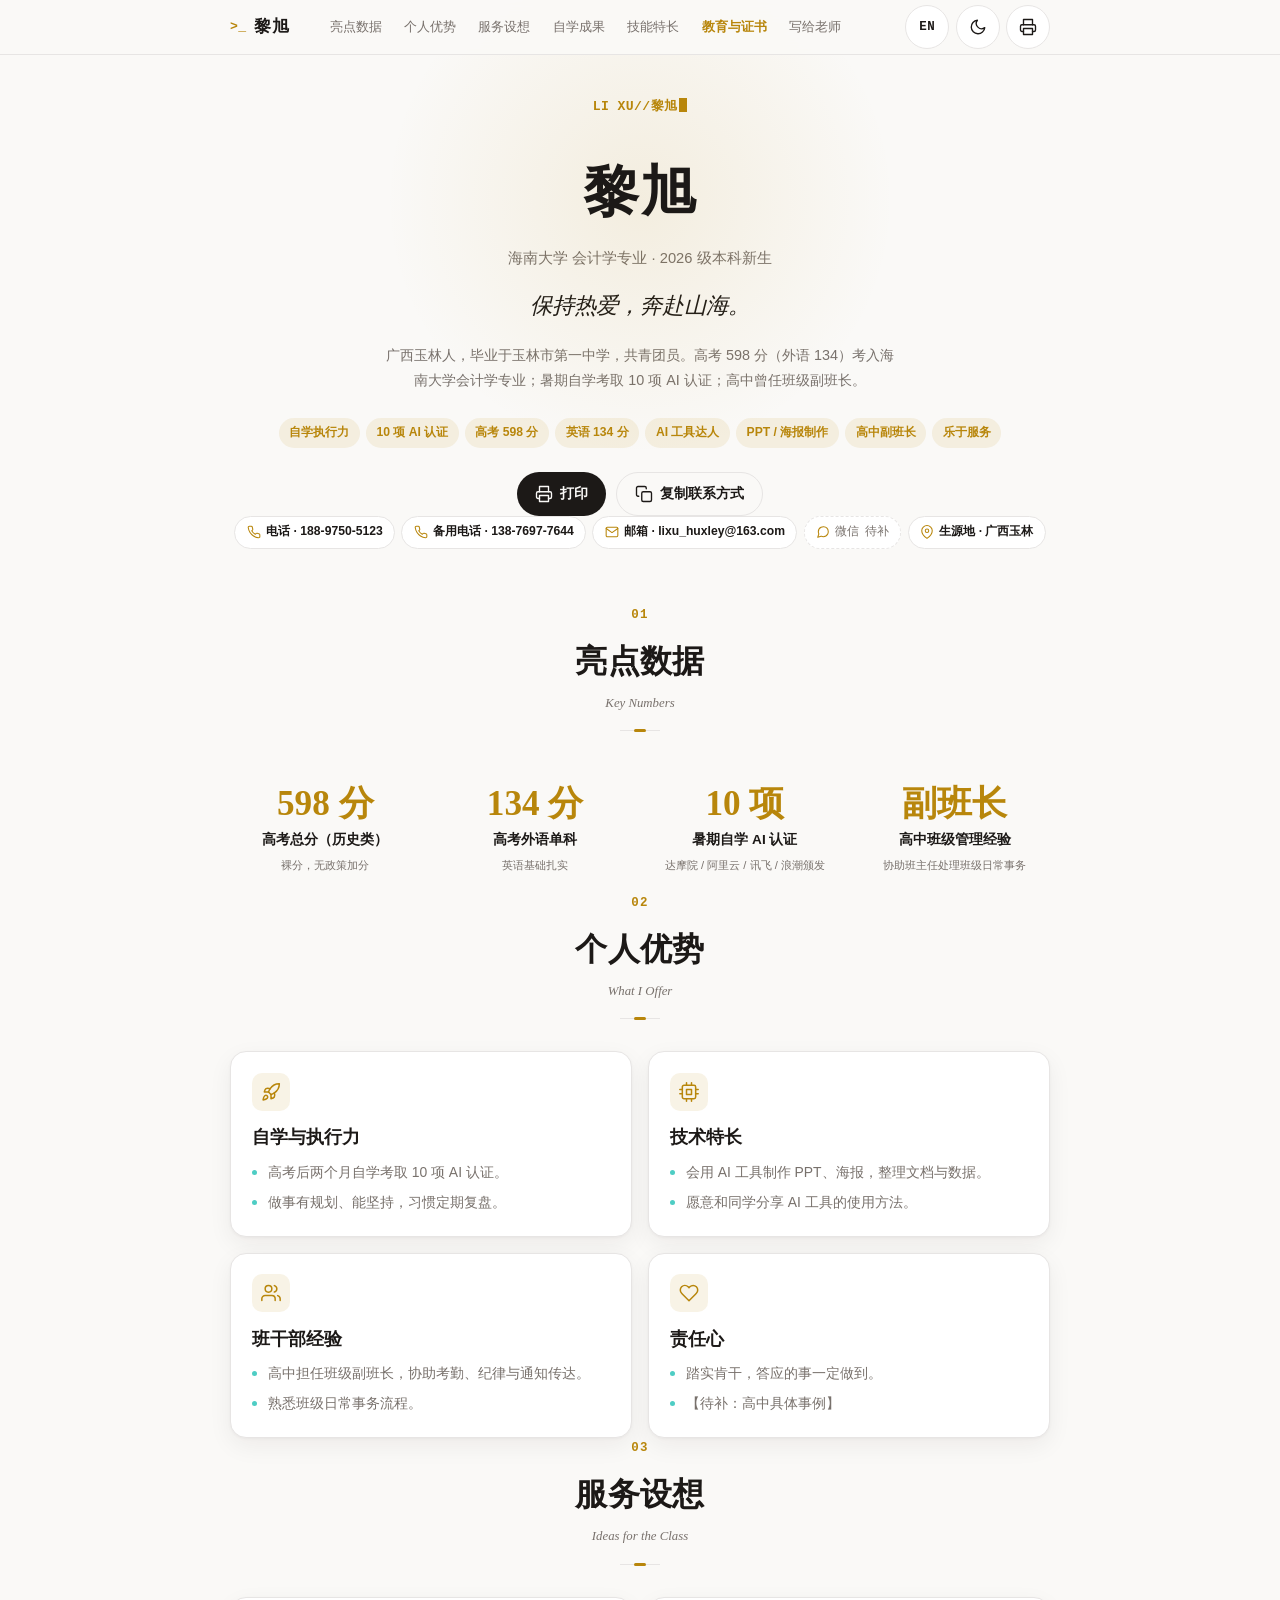
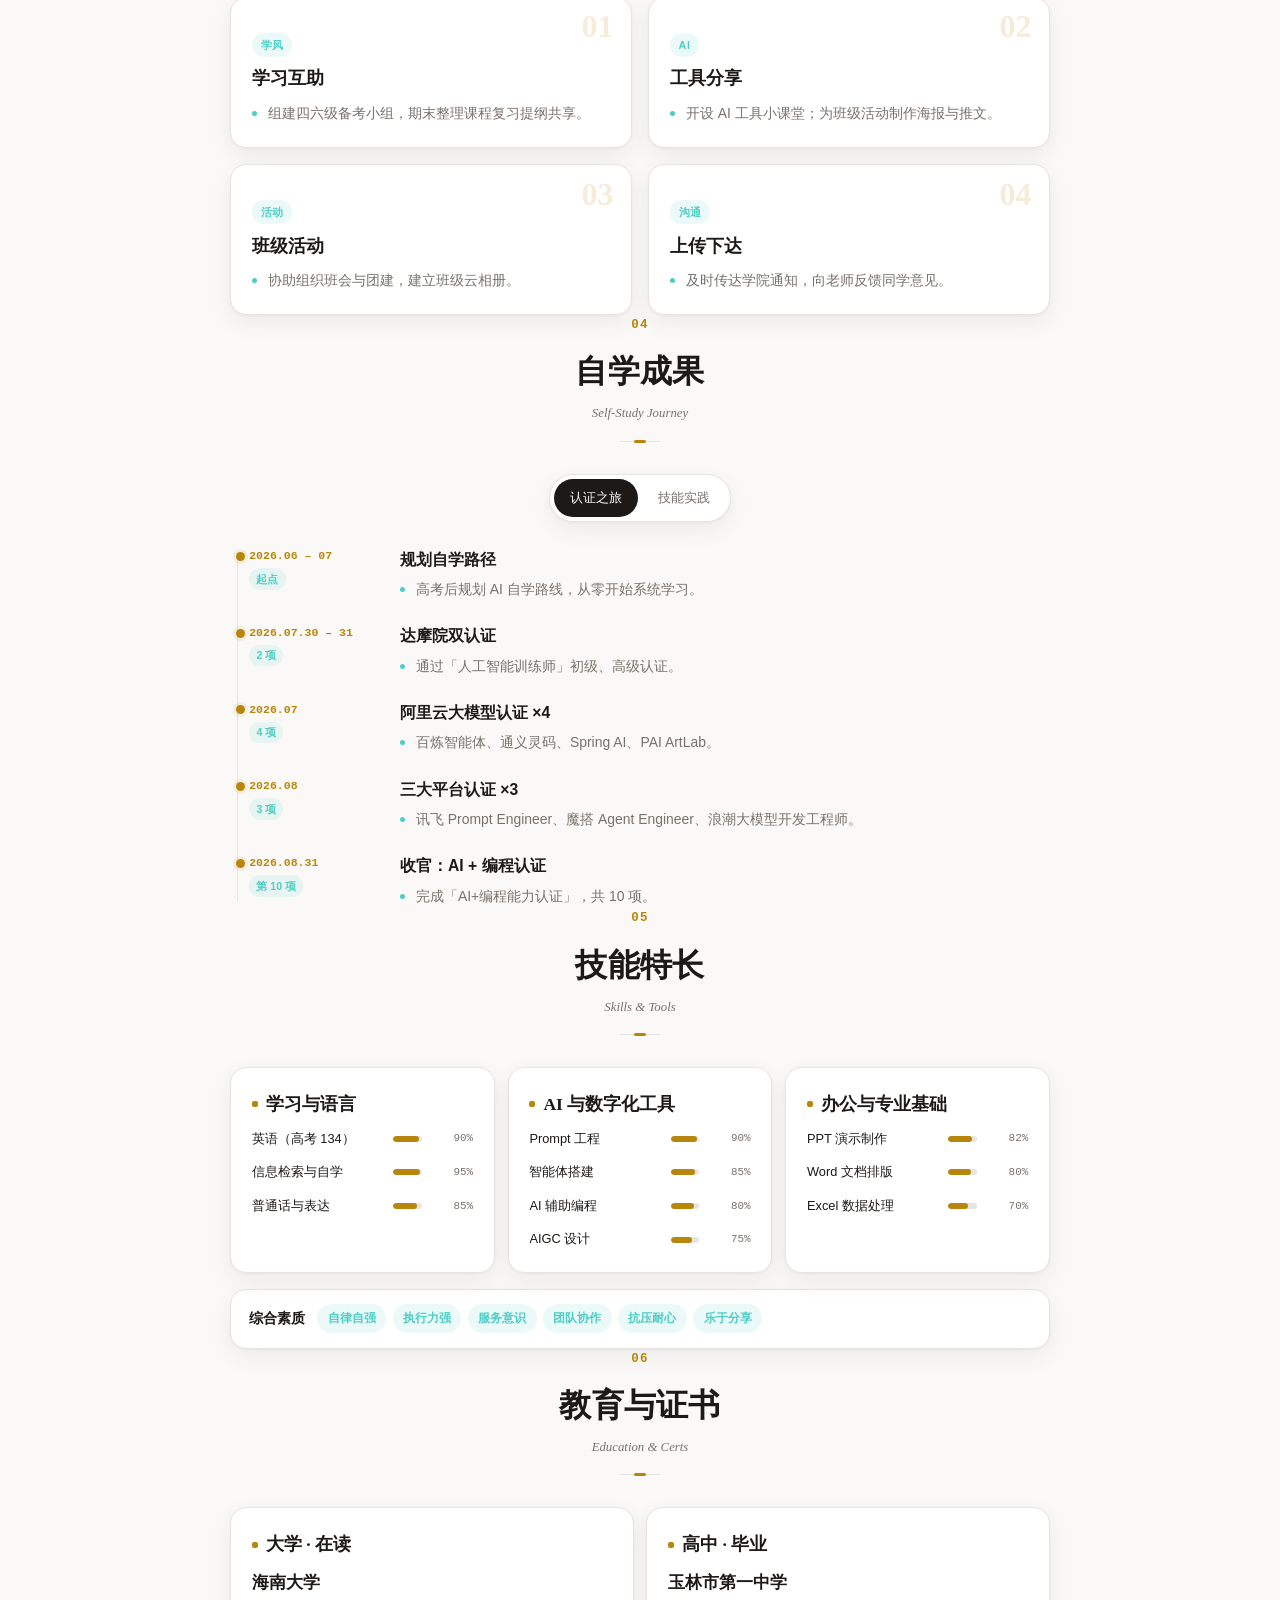
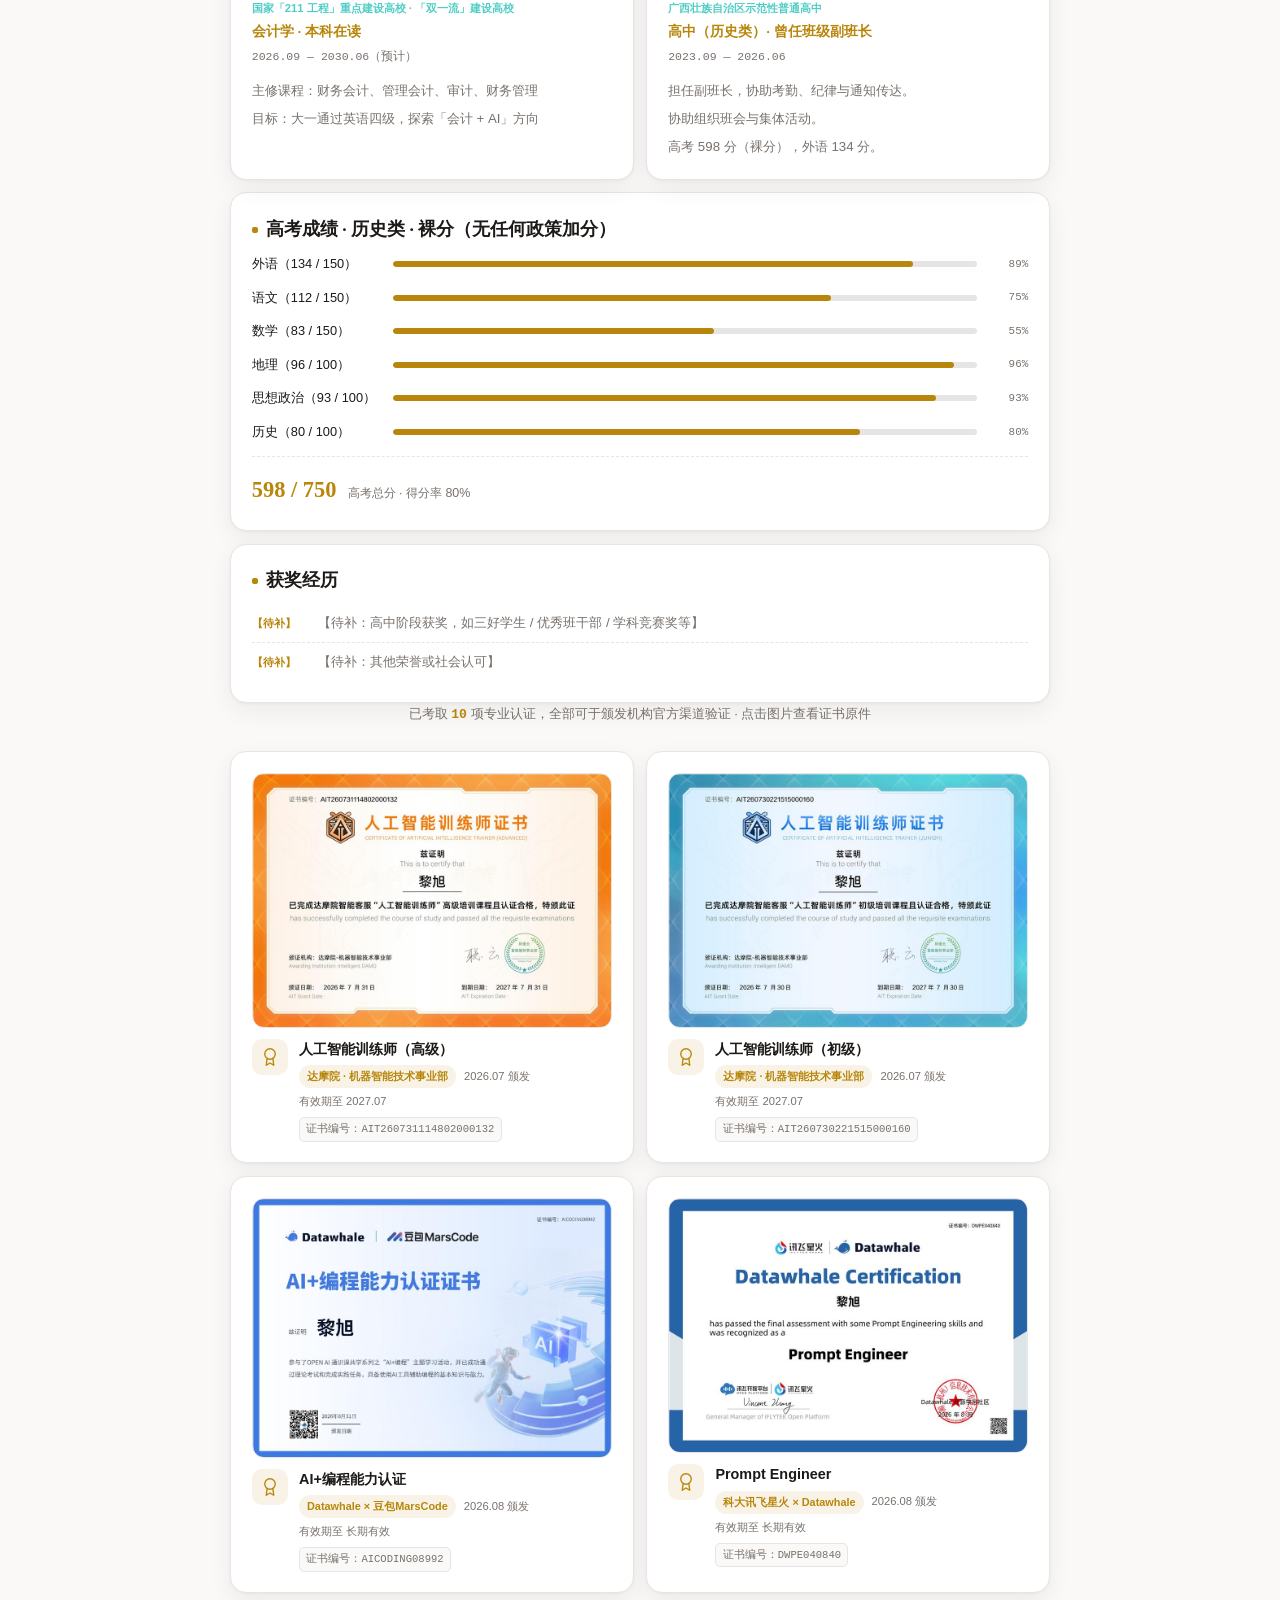
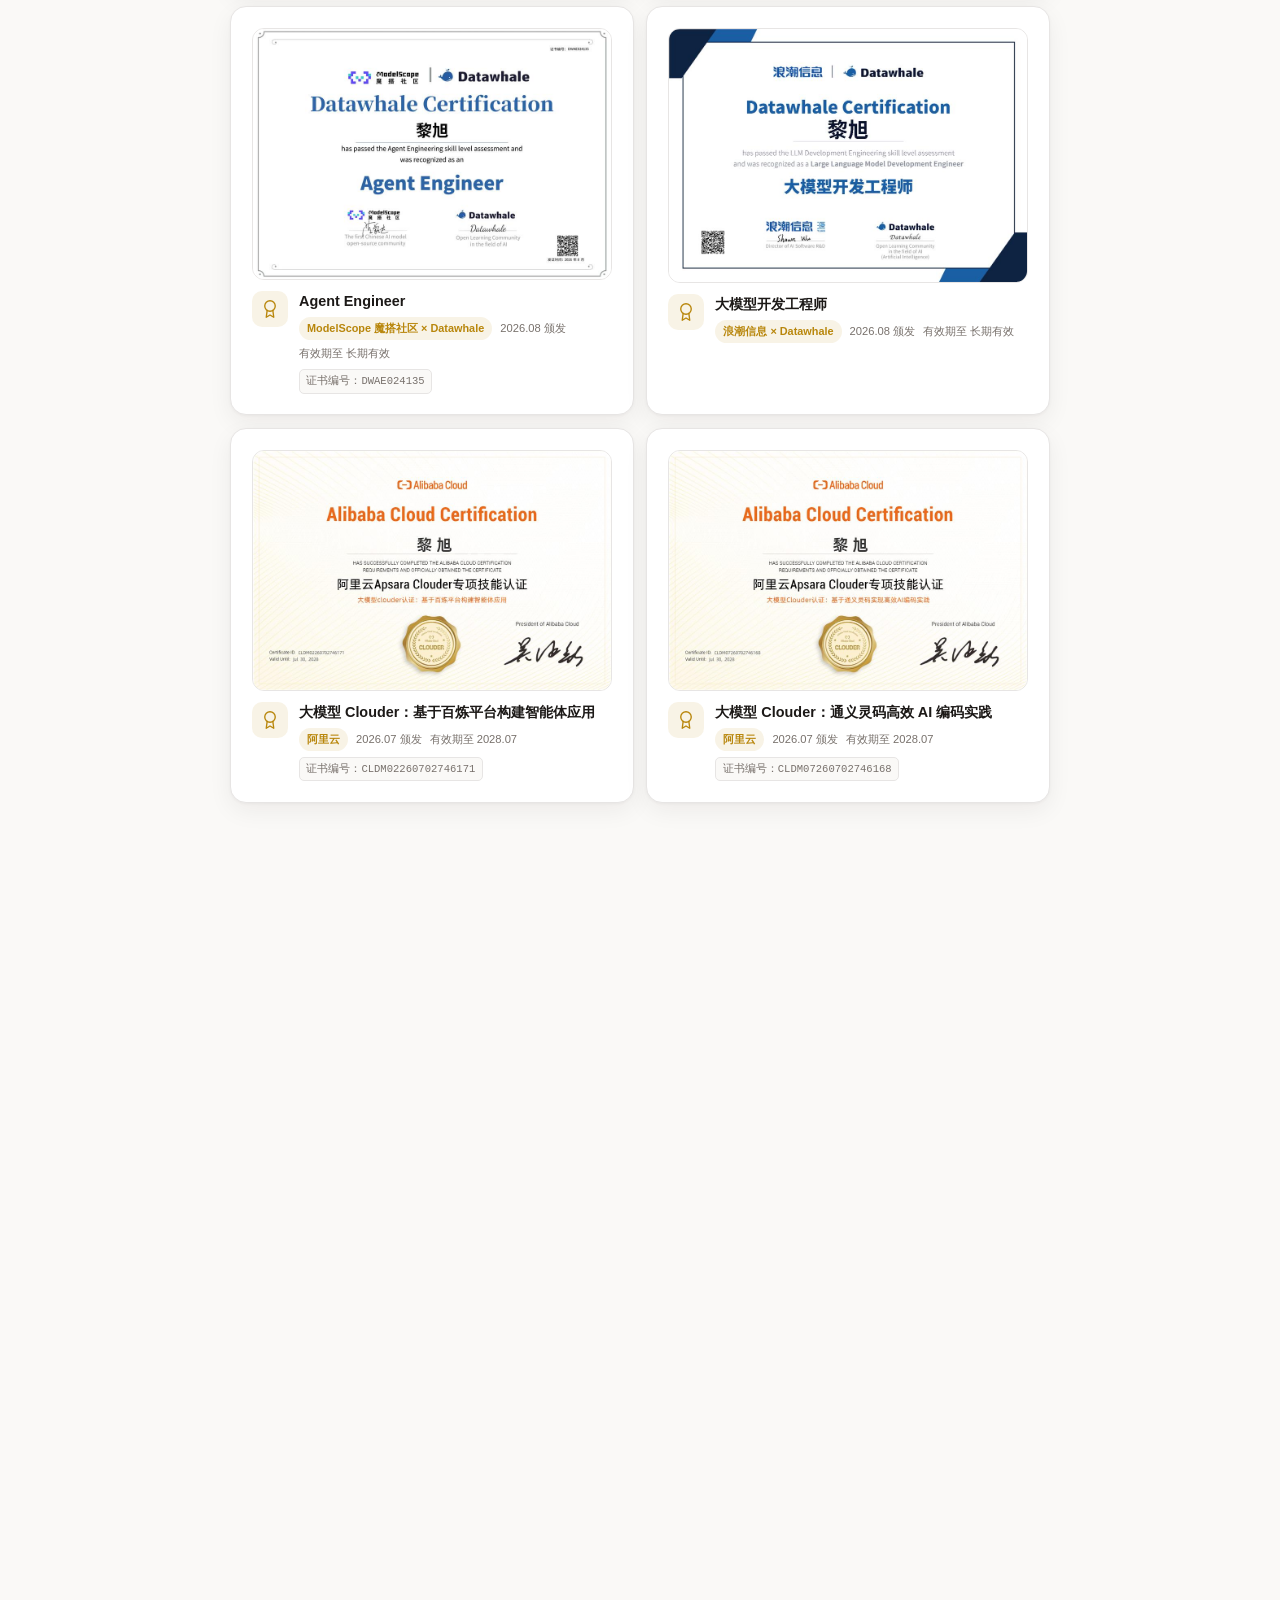
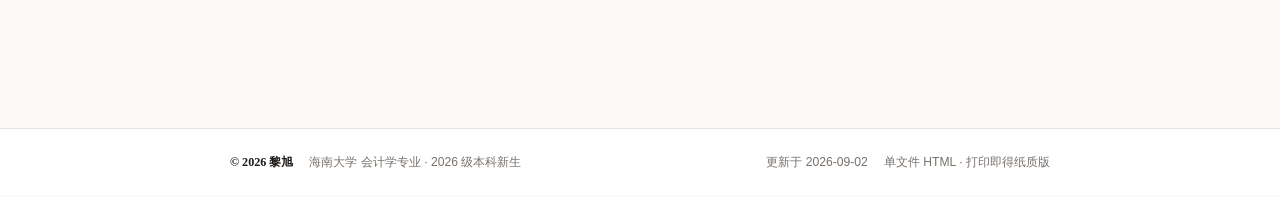
==== index .html @ 421326f7 "Add files via upload" ====
<!DOCTYPE html>
<html lang="zh-CN" data-theme="light">
<head>
<meta charset="UTF-8">
<meta name="viewport" content="width=device-width, initial-scale=1.0, viewport-fit=cover">
<meta name="color-scheme" content="light dark">
<meta name="robots" content="noindex, nofollow">
<meta name="theme-color" content="#faf9f7" media="(prefers-color-scheme: light)">
<meta name="theme-color" content="#1a1a1a" media="(prefers-color-scheme: dark)">
<meta name="description" content="黎旭 LI Xu · 海南大学会计学专业2026级新生 / Freshman, Accounting, Hainan University. 高考598分（英语134），自学考取10项AI认证，高中副班长。">
<title>黎旭 LI Xu · 个人介绍 | 海南大学会计学</title>
<script>
(function(){try{var t=localStorage.getItem('lx-theme2');if(!t){t=window.matchMedia('(prefers-color-scheme: dark)').matches?'dark':'light';}document.documentElement.setAttribute('data-theme',t);}catch(e){}})();
</script>
<style>
/* ============ 设计变量 ============ */
:root{
  --bg:#faf9f7; --bg2:#ffffff; --ink:#1c1917; --muted:#78716c; --rule:#e7e5e4;
  --accent:#b8860b; --accent2:#4ECDC4;
  --accent-soft:rgba(184,134,11,.10); --accent2-soft:rgba(78,205,196,.11);
  --grad:linear-gradient(135deg,var(--accent),var(--accent2));
  --shadow:0 1px 3px rgba(28,25,23,.04),0 8px 24px rgba(28,25,23,.06);
  --shadow-lg:0 6px 14px rgba(28,25,23,.08),0 24px 52px rgba(28,25,23,.12);
  --nav-bg:rgba(250,249,247,.92);
  --serif:Georgia,"Songti SC","STSong","Noto Serif SC","Times New Roman",serif;
  --sans:-apple-system,BlinkMacSystemFont,"Segoe UI","PingFang SC","Microsoft YaHei",sans-serif;
  --mono:ui-monospace,"SF Mono",Consolas,monospace;
  --tap:44px;
}
[data-theme="dark"]{
  --bg:#1a1a1a; --bg2:#292524; --ink:#e7e5e4; --muted:#a8a29e; --rule:#44403c;
  --accent:#d4a017; --accent2:#4ECDC4;
  --accent-soft:rgba(212,160,23,.12); --accent2-soft:rgba(78,205,196,.11);
  --shadow:0 1px 3px rgba(0,0,0,.3),0 8px 24px rgba(0,0,0,.35);
  --shadow-lg:0 6px 14px rgba(0,0,0,.4),0 24px 52px rgba(0,0,0,.5);
  --nav-bg:rgba(26,26,26,.92);
}
*{margin:0;padding:0;box-sizing:border-box}
html{scroll-behavior:smooth;-webkit-text-size-adjust:100%}
body{font-family:var(--sans);background:var(--bg);color:var(--ink);font-size:15px;line-height:1.75;-webkit-font-smoothing:antialiased}
.wrap{max-width:860px;margin:0 auto;padding:0 1.25rem}
a{color:var(--accent);text-decoration:none}
:focus-visible{outline:2px solid var(--accent);outline-offset:2px;border-radius:4px}
button{font-family:inherit;touch-action:manipulation}
.ic{width:18px;height:18px;flex:none;display:inline-block;vertical-align:-3px}

/* ============ 导航 ============ */
.nav{position:fixed;top:0;left:0;right:0;z-index:60;background:var(--nav-bg);backdrop-filter:blur(14px) saturate(1.5);-webkit-backdrop-filter:blur(14px) saturate(1.5);border-bottom:1px solid var(--rule);transition:box-shadow .25s ease}
.nav.scrolled{box-shadow:0 2px 12px rgba(28,25,23,.06)}
.nav-inner{max-width:860px;margin:0 auto;padding:0 1.25rem;height:54px;display:flex;align-items:center;gap:.7rem}
.brand{display:flex;align-items:center;gap:.5rem;color:var(--ink);white-space:nowrap}
.brand-term{font-family:var(--mono);font-size:.82rem;font-weight:700;color:var(--accent);letter-spacing:.02em}
.brand-name{font-family:var(--serif);font-size:1.05rem;font-weight:700;letter-spacing:.02em}
.nav-links-desktop{display:none;gap:.1rem;flex:1;margin-left:1.2rem}
.nav-link{display:inline-flex;align-items:center;min-height:36px;padding:0 .65rem;border-radius:8px;font-size:.84rem;color:var(--muted);font-weight:500;white-space:nowrap;transition:color .18s ease,background .18s ease}
.nav-link:hover{background:var(--accent-soft);color:var(--accent)}
.nav-link.active{color:var(--accent);font-weight:600}
.nav-actions{display:flex;gap:.4rem;margin-left:auto;flex:none}
.icon-btn{min-width:var(--tap);height:var(--tap);border-radius:50%;border:1px solid var(--rule);background:var(--bg2);color:var(--ink);display:flex;align-items:center;justify-content:center;cursor:pointer;transition:color .18s ease,border-color .18s ease,transform .18s ease}
.icon-btn:hover{color:var(--accent);border-color:var(--accent);transform:translateY(-1px)}
.lang-btn{border-radius:22px;padding:0 12px;font-size:.78rem;font-weight:700;letter-spacing:.03em;font-family:var(--mono)}
.nav-strip{max-width:860px;margin:0 auto;padding:0 1.25rem .4rem;overflow-x:auto;-webkit-overflow-scrolling:touch;scrollbar-width:none}
.nav-strip::-webkit-scrollbar{display:none}
.nav-strip .nav-links{display:flex;gap:.15rem;width:max-content}
@media(min-width:760px){.nav-strip{display:none}.nav-links-desktop{display:flex}}

/* ============ Hero ============ */
.hero{position:relative;overflow:hidden;padding:6rem 0 3.5rem;text-align:center}
.hero::before{content:'';position:absolute;top:-100px;left:50%;transform:translateX(-50%);width:600px;height:600px;border-radius:50%;background:radial-gradient(circle,var(--accent-soft) 0%,transparent 60%);pointer-events:none}
.term-intro{position:relative;font-family:var(--mono);font-size:.82rem;color:var(--accent);letter-spacing:.03em;margin-bottom:1.5rem;font-weight:600}
.term-intro .cursor{display:inline-block;width:8px;height:1.1em;background:var(--accent);margin-left:2px;animation:blink 1s step-end infinite;vertical-align:-2px}
@keyframes blink{50%{opacity:0}}
.hero h1{font-family:var(--serif);font-size:clamp(2.4rem,8vw,3.5rem);font-weight:700;letter-spacing:.01em;margin-bottom:.3rem;position:relative}
.hero .role{font-size:.92rem;color:var(--muted);font-weight:500;margin-bottom:1rem}
.hero .tagline{font-family:var(--serif);font-size:clamp(1.1rem,4vw,1.4rem);font-style:italic;color:var(--ink);font-weight:500;max-width:560px;margin:0 auto 1.2rem;line-height:1.6}
.hero .summary{font-size:.9rem;color:var(--muted);max-width:520px;margin:0 auto 1.5rem;line-height:1.8}
.chips{display:flex;flex-wrap:wrap;gap:.4rem;justify-content:center;margin-bottom:1.5rem}
.chip{display:inline-flex;align-items:center;padding:.25rem .65rem;border-radius:999px;background:var(--accent-soft);color:var(--accent);font-size:.76rem;font-weight:600;transition:transform .18s ease}
.chip:hover{transform:translateY(-2px)}
.chip.soft{background:var(--accent2-soft);color:var(--accent2)}
.contact-row{display:flex;flex-wrap:wrap;gap:.4rem;justify-content:center}
.c-chip{display:inline-flex;align-items:center;gap:.35rem;padding:.3rem .7rem;border-radius:999px;background:var(--bg2);border:1px solid var(--rule);font-size:.76rem;color:var(--muted);transition:border-color .18s ease,transform .18s ease}
.c-chip .ic{width:14px;height:14px;color:var(--accent)}
.c-chip b{color:var(--ink);font-weight:600}
.c-chip:hover{border-color:var(--accent);transform:translateY(-2px)}
.c-chip.missing{border-style:dashed}
.c-chip.missing b{color:var(--muted);font-weight:500}
.hero-cta{display:flex;flex-wrap:wrap;gap:.6rem;justify-content:center;margin-top:1.5rem}
.btn{display:inline-flex;align-items:center;justify-content:center;gap:.4rem;min-height:44px;padding:.5rem 1.15rem;border-radius:999px;font-size:.86rem;font-weight:600;border:0;cursor:pointer;transition:transform .2s ease,box-shadow .2s ease,border-color .2s ease,color .2s ease}
.btn-primary{background:var(--ink);color:var(--bg)}
.btn-primary:hover{transform:translateY(-2px);box-shadow:0 6px 20px rgba(28,25,23,.2)}
.btn-ghost{background:transparent;color:var(--ink);border:1px solid var(--rule)}
.btn-ghost:hover{border-color:var(--accent);color:var(--accent);transform:translateY(-2px)}

/* ============ 区块通用 ============ */
.sec{margin:4rem 0;scroll-margin-top:80px}
.sec-head{text-align:center;margin-bottom:2rem}
.sec-num{font-family:var(--mono);font-size:.78rem;font-weight:700;color:var(--accent);letter-spacing:.1em;display:block;margin-bottom:.4rem}
.sec-head h2{font-family:var(--serif);font-size:clamp(1.5rem,5vw,2rem);font-weight:700;letter-spacing:.01em;margin-bottom:.2rem}
.sec-sub{font-size:.8rem;color:var(--muted);font-style:italic;font-family:var(--serif)}
.sec-line{width:40px;height:1px;background:var(--rule);margin:1rem auto 0;position:relative}
.sec-line::after{content:'';position:absolute;left:50%;top:-1px;transform:translateX(-50%);width:12px;height:3px;border-radius:3px;background:var(--accent)}

/* ============ 卡片 ============ */
.card{background:var(--bg2);border:1px solid var(--rule);border-radius:1rem;padding:1.3rem;box-shadow:var(--shadow);transition:transform .22s ease,box-shadow .22s ease}
.card:hover{transform:translateY(-3px);box-shadow:var(--shadow-lg)}

/* ============ 亮点数据 ============ */
.stats{display:grid;grid-template-columns:repeat(2,1fr);gap:.8rem}
.stat{text-align:center;padding:1.2rem .8rem}
.stat-value{font-family:var(--serif);font-size:clamp(1.6rem,6vw,2.2rem);font-weight:700;color:var(--accent);line-height:1.2}
.stat-label{font-size:.85rem;font-weight:600;margin-top:.2rem}
.stat-desc{font-size:.7rem;color:var(--muted);margin-top:.3rem;line-height:1.5}

/* ============ 卡片网格 ============ */
.card-grid{display:grid;grid-template-columns:1fr;gap:.8rem}
.strength-ic{width:38px;height:38px;border-radius:10px;background:var(--accent-soft);color:var(--accent);display:flex;align-items:center;justify-content:center;margin-bottom:.7rem}
.strength-ic .ic{width:20px;height:20px}
.card h3{font-family:var(--serif);font-size:1.1rem;font-weight:700;margin-bottom:.5rem}
.pts{list-style:none;display:flex;flex-direction:column;gap:.4rem}
.pts li{position:relative;padding-left:1rem;font-size:.87rem;color:var(--muted);line-height:1.7}
.pts li::before{content:'';position:absolute;left:0;top:.65em;width:5px;height:5px;border-radius:50%;background:var(--accent2)}
.pts li strong{color:var(--ink);font-weight:600}

/* ============ 设想卡片 ============ */
.plan{position:relative;overflow:hidden;padding-top:2rem}
.plan-num{position:absolute;top:.8rem;right:1.1rem;font-family:var(--serif);font-size:2rem;font-weight:700;color:var(--accent);opacity:.15;line-height:1}
.plan-tag{display:inline-block;padding:.15rem .55rem;border-radius:999px;background:var(--accent2-soft);color:var(--accent2);font-size:.68rem;font-weight:700;letter-spacing:.04em;margin-bottom:.4rem}

/* ============ Tabs ============ */
.tabs{display:flex;gap:.2rem;padding:.25rem;background:var(--bg2);border:1px solid var(--rule);border-radius:999px;box-shadow:var(--shadow);margin-bottom:1.5rem;overflow-x:auto;-webkit-overflow-scrolling:touch;scrollbar-width:none;width:max-content;max-width:100%;margin-left:auto;margin-right:auto}
.tabs::-webkit-scrollbar{display:none}
.tab{border:0;background:transparent;min-height:38px;padding:0 1rem;border-radius:999px;font-size:.84rem;font-weight:500;color:var(--muted);cursor:pointer;white-space:nowrap;transition:color .2s ease,background .2s ease}
.tab:hover{color:var(--ink);background:var(--accent-soft)}
.tab.active{background:var(--ink);color:var(--bg)}
.panel{display:none}
.panel.active{display:block;animation:fadeUp .28s ease}
@keyframes fadeUp{from{opacity:0;transform:translateY(8px)}to{opacity:1;transform:none}}
.panel-title{display:none}

/* ============ 时间线 ============ */
.xp-list{position:relative;display:flex;flex-direction:column;gap:1.3rem;padding-left:1.2rem}
.xp-list::before{content:'';position:absolute;left:7px;top:6px;bottom:6px;width:1px;background:var(--rule)}
.xp{position:relative}
.xp::before{content:'';position:absolute;left:-13px;top:.4rem;width:9px;height:9px;border-radius:50%;background:var(--accent);box-shadow:0 0 0 3px var(--accent-soft)}
.xp-when{display:flex;gap:.5rem;align-items:baseline;flex-wrap:wrap;margin-bottom:.2rem}
.xp-date{font-family:var(--mono);font-size:.72rem;font-weight:700;color:var(--accent)}
.xp-badge{font-size:.66rem;font-weight:600;color:var(--accent2);background:var(--accent2-soft);padding:.1rem .45rem;border-radius:999px}
.xp h3{font-size:.98rem;margin-bottom:.3rem}
.xp .pts{margin-top:.3rem}

/* ============ 技能 ============ */
.skill-grid{display:grid;grid-template-columns:1fr;gap:.8rem}
.skill-title{font-family:var(--serif);font-size:1rem;font-weight:700;margin-bottom:.8rem;display:flex;align-items:center;gap:.5rem}
.skill-title::before{content:'';width:6px;height:6px;border-radius:2px;background:var(--accent)}
.skill-row{display:grid;grid-template-columns:1fr 40px;grid-template-areas:'label label' 'bar level';gap:.3rem .5rem;margin-bottom:.7rem}
.skill-row:last-child{margin-bottom:0}
.skill-label{font-size:.8rem;font-weight:500;grid-area:label}
.bar{height:6px;border-radius:99px;background:var(--rule);overflow:hidden;grid-area:bar}
.bar-fill{height:100%;width:0;border-radius:99px;background:var(--accent);transition:width .9s cubic-bezier(.22,1,.36,1)}
.skill-level{font-family:var(--mono);font-size:.68rem;color:var(--muted);text-align:right;grid-area:level;align-self:center}
.soft-wrap{margin-top:1rem;background:var(--bg2);border:1px solid var(--rule);border-radius:1rem;padding:.9rem 1.1rem;display:flex;align-items:center;gap:.8rem;flex-wrap:wrap;box-shadow:var(--shadow)}
.soft-label{font-family:var(--serif);font-size:.9rem;font-weight:700;flex:none}
.soft-wrap .chips{margin:0;justify-content:flex-start}
.total-line{margin-top:.8rem;padding-top:.8rem;border-top:1px dashed var(--rule);display:flex;align-items:baseline;gap:.7rem;flex-wrap:wrap}
.total-line .tv{font-family:var(--serif);font-size:1.4rem;font-weight:700;color:var(--accent)}
.total-line .tk{font-size:.78rem;color:var(--muted)}

/* ============ 教育 ============ */
.edu-grid{display:grid;grid-template-columns:1fr;gap:.8rem;margin-bottom:.8rem}
.block-title{font-family:var(--serif);font-size:1rem;font-weight:700;margin-bottom:.8rem;display:flex;align-items:center;gap:.5rem}
.block-title::before{content:'';width:6px;height:6px;border-radius:2px;background:var(--accent)}
.edu-school{font-size:1.05rem;font-weight:700;font-family:var(--serif)}
.edu-note{font-size:.7rem;color:var(--accent2);font-weight:600;margin-top:.1rem}
.edu-sub{font-size:.85rem;color:var(--accent);font-weight:600;margin-top:.1rem}
.edu-period{font-family:var(--mono);font-size:.72rem;color:var(--muted);margin-top:.2rem}
.edu-rows{margin-top:.7rem;display:flex;flex-direction:column;gap:.3rem}
.edu-rows div{font-size:.83rem;color:var(--muted)}
.award-item{display:flex;gap:.7rem;align-items:baseline;padding:.45rem 0;border-bottom:1px dashed var(--rule);font-size:.84rem}
.award-item:last-child{border-bottom:0}
.award-item .yr{font-family:var(--mono);font-size:.7rem;color:var(--accent);font-weight:600;flex:none;width:55px}
.award-item .nm{color:var(--muted)}

/* ============ 证书 ============ */
.cert-count{text-align:center;font-size:.82rem;color:var(--muted);margin-bottom:1.5rem}
.cert-count b{color:var(--accent);font-family:var(--mono)}
.cert-grid{display:grid;grid-template-columns:1fr;gap:.8rem}
.cert{display:flex;flex-direction:column;gap:.7rem}
.cert-img{position:relative;display:block;width:100%;padding:0;border:1px solid var(--rule);border-radius:.75rem;overflow:hidden;background:#fff;cursor:zoom-in;margin:0}
.cert-img img{display:block;width:100%;height:auto}
.cert-img::after{content:'';position:absolute;inset:0;background:linear-gradient(180deg,transparent 65%,rgba(20,18,16,.3));opacity:0;transition:opacity .2s ease;pointer-events:none}
.cert-img:hover::after{opacity:1}
.cert-zoom{position:absolute;right:.5rem;bottom:.5rem;z-index:2;display:inline-flex;align-items:center;gap:.25rem;padding:.2rem .55rem;border-radius:999px;background:rgba(255,255,255,.92);color:#1c1917;font-size:.66rem;font-weight:600;opacity:0;transform:translateY(4px);transition:opacity .2s ease,transform .2s ease;pointer-events:none}
.cert-img:hover .cert-zoom{opacity:1;transform:none}
.cert-zoom .ic{width:12px;height:12px}
.cert-row{display:flex;gap:.7rem;align-items:flex-start}
.cert-ic{flex:none;width:36px;height:36px;border-radius:10px;background:var(--accent-soft);color:var(--accent);display:flex;align-items:center;justify-content:center}
.cert-ic .ic{width:18px;height:18px}
.cert-body{min-width:0}
.cert-body h4{font-size:.9rem;font-weight:700;line-height:1.5}
.cert-meta{display:flex;flex-wrap:wrap;gap:.25rem .5rem;align-items:center;margin-top:.3rem;font-size:.7rem;color:var(--muted)}
.chip.issuer{background:var(--accent-soft);color:var(--accent);font-size:.68rem;font-weight:600;padding:.12rem .5rem;border-radius:999px}
.cert-id{display:inline-block;margin-top:.35rem;font-family:var(--mono);font-size:.66rem;color:var(--muted);background:var(--bg);border:1px solid var(--rule);border-radius:5px;padding:.12rem .4rem}

/* ============ 灯箱 ============ */
.lb{position:fixed;inset:0;z-index:90;display:flex;flex-direction:column;align-items:center;justify-content:center;gap:.7rem;padding:3rem 1rem 2rem;background:rgba(10,10,8,.93);backdrop-filter:blur(10px);-webkit-backdrop-filter:blur(10px);opacity:0;pointer-events:none;transition:opacity .22s ease}
.lb.show{opacity:1;pointer-events:auto}
.lb img{max-width:min(100%,960px);max-height:75vh;width:auto;height:auto;border-radius:8px;box-shadow:0 24px 70px rgba(0,0,0,.55);transform:scale(.97);transition:transform .22s ease}
.lb.show img{transform:scale(1)}
.lb-cap{color:rgba(255,255,255,.9);font-size:.82rem;text-align:center;max-width:600px;line-height:1.6}
.lb-hint{color:rgba(255,255,255,.5);font-size:.7rem}
.lb-close{position:absolute;top:calc(.8rem + env(safe-area-inset-top));right:.8rem;width:44px;height:44px;border-radius:50%;border:1px solid rgba(255,255,255,.25);background:rgba(255,255,255,.1);color:#fff;font-size:1.2rem;cursor:pointer;display:flex;align-items:center;justify-content:center;transition:background .2s ease}
.lb-close:hover{background:rgba(255,255,255,.2)}

/* ============ 自荐信 ============ */
.letter{position:relative;background:var(--bg2);border:1px solid var(--rule);border-radius:1rem;padding:2rem 1.6rem 1.8rem;box-shadow:var(--shadow);overflow:hidden}
.letter::before{content:'\201C';position:absolute;top:-8px;left:1rem;font-family:var(--serif);font-size:4rem;color:var(--accent);opacity:.2;line-height:1.2}
.letter .salute{font-weight:700;color:var(--ink);font-size:.98rem}
.letter p{margin-top:.85rem;font-size:.9rem;color:var(--muted);text-align:justify;line-height:1.85}
.letter p strong{color:var(--ink);font-weight:600}
.letter .sign{margin-top:1.4rem;text-align:right;color:var(--ink);font-weight:700;line-height:1.6}
.letter .sign span{display:block;font-size:.76rem;color:var(--muted);font-weight:400;font-family:var(--mono)}

/* ============ 页脚 ============ */
footer{margin-top:4rem;border-top:1px solid var(--rule);background:var(--bg2);padding:1.4rem 0;padding-bottom:calc(1.4rem + env(safe-area-inset-bottom))}
.foot-inner{display:flex;justify-content:space-between;align-items:center;gap:.8rem;flex-wrap:wrap;font-size:.76rem;color:var(--muted)}
.foot-name{font-family:var(--serif);font-weight:700;color:var(--ink)}
.foot-left,.foot-right{display:flex;gap:1rem;flex-wrap:wrap;align-items:center}

/* ============ 返回顶部 & Toast ============ */
.backtop{position:fixed;right:16px;bottom:calc(16px + env(safe-area-inset-bottom));width:44px;height:44px;border-radius:50%;border:0;background:var(--ink);color:var(--bg);cursor:pointer;display:flex;align-items:center;justify-content:center;box-shadow:0 6px 20px rgba(28,25,23,.25);opacity:0;transform:translateY(10px);pointer-events:none;transition:opacity .25s ease,transform .25s ease;z-index:55}
.backtop.show{opacity:1;transform:none;pointer-events:auto}
.backtop:hover{transform:translateY(-3px)}
.toast{position:fixed;left:50%;bottom:calc(28px + env(safe-area-inset-bottom));transform:translateX(-50%) translateY(16px);background:var(--ink);color:var(--bg);padding:.5rem 1.1rem;border-radius:999px;font-size:.8rem;font-weight:600;box-shadow:var(--shadow-lg);opacity:0;pointer-events:none;transition:opacity .28s ease,transform .28s ease;z-index:70;max-width:88vw;text-align:center}
.toast.show{opacity:1;transform:translateX(-50%) translateY(0)}

/* ============ 进场动画 ============ */
.reveal{opacity:0;transform:translateY(16px);transition:opacity .5s ease,transform .5s ease}
.reveal.in{opacity:1;transform:none}
@media(prefers-reduced-motion:reduce){html{scroll-behavior:auto}*,*::before,*::after{animation:none!important;transition:none!important}.reveal{opacity:1;transform:none}}

/* ============ 响应式 ============ */
@media(min-width:640px){
  body{font-size:16px}
  .stats{grid-template-columns:repeat(4,1fr);gap:1rem}
  .card-grid{grid-template-columns:repeat(2,1fr);gap:1rem}
  .cert-grid{grid-template-columns:repeat(2,1fr)}
  .skill-grid{grid-template-columns:repeat(3,1fr)}
  .edu-grid{grid-template-columns:repeat(2,1fr)}
}
@media(min-width:760px){
  .xp{display:grid;grid-template-columns:130px 1fr;gap:1.3rem}
  .xp-when{flex-direction:column;gap:.1rem;padding-top:.05rem}
  .skill-row{grid-template-columns:130px 1fr 40px;grid-template-areas:'label bar level';gap:.7rem;align-items:center}
}
@media(min-width:880px){
  .stats{gap:1.2rem}
}

/* ============ 打印 ============ */
@media print{
  @page{margin:12mm}
  :root,[data-theme="dark"]{--bg:#fff;--bg2:#fff;--ink:#111;--muted:#555;--rule:#ddd;--accent:#b8860b;--accent2:#4ECDC4;--shadow:none;--shadow-lg:none;--nav-bg:#fff}
  body{background:#fff;font-size:12px}
  .nav,.backtop,.toast,.hero-cta,.tabs,.nav-strip,.lb{display:none!important}
  .hero{padding:0 0 1.2rem;text-align:left;border-bottom:1.5px solid var(--ink)}
  .hero::before{display:none}
  .hero h1{font-size:2rem}
  .hero .tagline,.hero .summary{margin-left:0;margin-right:0;max-width:100%}
  .chips,.contact-row{justify-content:flex-start}
  .stat-value{color:var(--accent)}
  [role=tabpanel]{display:block!important}
  .reveal{opacity:1!important;transform:none!important}
  .sec{margin:1.5rem 0;page-break-inside:avoid}
  .card,.stat,.xp,.cert,.letter{box-shadow:none;break-inside:avoid;page-break-inside:avoid}
  .cert-zoom{display:none}
  .cert-img{cursor:default}
  .cert-img,.cert-img img{page-break-inside:avoid;break-inside:avoid}
  .cert-grid{grid-template-columns:1fr 1fr;gap:6mm}
  .letter{border:1.5px solid var(--ink)}
  a{color:inherit}
}
</style>
</head>
<body>

<nav class="nav" id="nav" aria-label="navigation">
  <div class="nav-inner">
    <a class="brand" href="#top">
      <span class="brand-term">&gt;_</span>
      <span class="brand-name" id="brandName"></span>
    </a>
    <div class="nav-links-desktop" id="navLinksDesktop"></div>
    <div class="nav-actions">
      <button class="icon-btn lang-btn" id="langBtn"></button>
      <button class="icon-btn" id="themeBtn" aria-label="toggle theme"></button>
      <button class="icon-btn" id="printBtn" aria-label="print"></button>
    </div>
  </div>
  <div class="nav-strip"><div class="nav-links" id="navLinksMobile"></div></div>
</nav>

<header class="hero" id="top">
  <div class="wrap">
    <p class="term-intro" id="termIntro"></p>
    <h1 id="heroName"></h1>
    <p class="role" id="heroRole"></p>
    <p class="tagline" id="heroTagline"></p>
    <p class="summary" id="heroSummary"></p>
    <div class="chips" id="heroKeywords"></div>
    <div class="hero-cta">
      <button class="btn btn-primary" id="heroPrint"></button>
      <button class="btn btn-ghost" id="copyBtn"></button>
    </div>
    <div class="contact-row" id="contactRow"></div>
  </div>
</header>

<main class="wrap">
  <section id="highlights" aria-label="highlights"></section>
  <section id="strengths" aria-label="strengths"></section>
  <section id="plans" aria-label="plans"></section>
  <section id="journey" aria-label="journey"></section>
  <section id="skills" aria-label="skills"></section>
  <section id="education" aria-label="education"></section>
  <section id="letter" aria-label="letter"></section>
</main>

<footer id="footer"></footer>
<button class="backtop" id="backTop" aria-label="back to top"></button>
<div class="toast" id="toast" role="status" aria-live="polite"></div>
<div class="lb" id="lightbox" role="dialog" aria-modal="true" aria-label="certificate preview">
  <button class="lb-close" id="lbClose" type="button" aria-label="close">×</button>
  <img id="lbImg" alt="">
  <p class="lb-cap" id="lbCap"></p>
  <p class="lb-hint" id="lbHint"></p>
</div>

<script>window.CERT_IMGS=["[data-uri]","[data-uri]","[data-uri]","[data-uri]","[data-uri]","[data-uri]","[data-uri]","[data-uri]","[data-uri]","[data-uri]"];</script>
<script>
(function(){
'use strict';
var $=function(s,p){return (p||document).querySelector(s);};
function el(t,c,h){var e=document.createElement(t);if(c){e.className=c;}if(h!=null){e.innerHTML=h;}return e;}
function icon(name){return '<svg class="ic" viewBox="0 0 24 24" fill="none" stroke="currentColor" stroke-width="1.8" stroke-linecap="round" stroke-linejoin="round" aria-hidden="true">'+(ICONS[name]||'')+'</svg>';}
var ICONS={
  mail:'<path d="M4 4h16c1.1 0 2 .9 2 2v12c0 1.1-.9 2-2 2H4c-1.1 0-2-.9-2-2V6c0-1.1.9-2 2-2z"/><polyline points="22,6 12,13 2,6"/>',
  phone:'<path d="M22 16.92v3a2 2 0 0 1-2.18 2 19.79 19.79 0 0 1-8.63-3.07 19.5 19.5 0 0 1-6-6 19.79 19.79 0 0 1-3.07-8.67A2 2 0 0 1 4.11 2h3a2 2 0 0 1 2 1.72 12.84 12.84 0 0 0 .7 2.81 2 2 0 0 1-.45 2.11L8.09 9.91a16 16 0 0 0 6 6l1.27-1.27a2 2 0 0 1 2.11-.45 12.84 12.84 0 0 0 2.81.7A2 2 0 0 1 22 16.92z"/>',
  chat:'<path d="M21 11.5a8.38 8.38 0 0 1-.9 3.8 8.5 8.5 0 0 1-7.6 4.7 8.38 8.38 0 0 1-3.8-.9L3 21l1.9-5.7a8.38 8.38 0 0 1-.9-3.8 8.5 8.5 0 0 1 4.7-7.6 8.38 8.38 0 0 1 3.8-.9h.5a8.48 8.48 0 0 1 8 8v.5z"/>',
  pin:'<path d="M21 10c0 7-9 13-9 13s-9-6-9-13a9 9 0 0 1 18 0z"/><circle cx="12" cy="10" r="3"/>',
  home:'<path d="M3 9l9-7 9 7v11a2 2 0 0 1-2 2H5a2 2 0 0 1-2-2z"/><polyline points="9,22 9,12 15,12 15,22"/>',
  print:'<polyline points="6,9 6,2 18,2 18,9"/><path d="M6 18H4a2 2 0 0 1-2-2v-5a2 2 0 0 1 2-2h16a2 2 0 0 1 2 2v5a2 2 0 0 1-2 2h-2"/><rect x="6" y="14" width="12" height="8"/>',
  moon:'<path d="M21 12.8A9 9 0 1 1 11.2 3a7 7 0 0 0 9.8 9.8z"/>',
  sun:'<circle cx="12" cy="12" r="5"/><line x1="12" y1="1" x2="12" y2="3"/><line x1="12" y1="21" x2="12" y2="23"/><line x1="4.22" y1="4.22" x2="5.64" y2="5.64"/><line x1="18.36" y1="18.36" x2="19.78" y2="19.78"/><line x1="1" y1="12" x2="3" y2="12"/><line x1="21" y1="12" x2="23" y2="12"/><line x1="4.22" y1="19.78" x2="5.64" y2="18.36"/><line x1="18.36" y1="5.64" x2="19.78" y2="4.22"/>',
  up:'<polyline points="18,15 12,9 6,15"/>',
  award:'<circle cx="12" cy="8" r="7"/><polyline points="8.21 13.89 7 23 12 20 17 23 15.79 13.88"/>',
  copy:'<rect x="9" y="9" width="13" height="13" rx="2"/><path d="M5 15H4a2 2 0 0 1-2-2V4a2 2 0 0 1 2-2h9a2 2 0 0 1 2 2v1"/>',
  zoom:'<circle cx="11" cy="11" r="7"/><line x1="21" y1="21" x2="16.65" y2="16.65"/><line x1="11" y1="8" x2="11" y2="14"/><line x1="8" y1="11" x2="14" y2="11"/>',
  rocket:'<path d="M4.5 16.5c-1.5 1.26-2 5-2 5s3.74-.5 5-2c.71-.84.7-2.13-.09-2.91a2.18 2.18 0 0 0-2.91-.09z"/><path d="M12 15l-3-3a22 22 0 0 1 2-3.95A12.88 12.88 0 0 1 22 2c0 2.72-.78 7.5-6 11a22.35 22.35 0 0 1-4 2z"/><path d="M9 12H4s.55-3.03 2-4c1.62-1.08 5 0 5 0"/><path d="M12 15v5s3.03-.55 4-2c1.08-1.62 0-5 0-5"/>',
  cpu:'<rect x="4" y="4" width="16" height="16" rx="2"/><rect x="9" y="9" width="6" height="6"/><line x1="9" y1="1" x2="9" y2="4"/><line x1="15" y1="1" x2="15" y2="4"/><line x1="9" y1="20" x2="9" y2="23"/><line x1="15" y1="20" x2="15" y2="23"/><line x1="20" y1="9" x2="23" y2="9"/><line x1="20" y1="14" x2="23" y2="14"/><line x1="1" y1="9" x2="4" y2="9"/><line x1="1" y1="14" x2="4" y2="14"/>',
  users:'<path d="M17 21v-2a4 4 0 0 0-4-4H5a4 4 0 0 0-4 4v2"/><circle cx="9" cy="7" r="4"/><path d="M23 21v-2a4 4 0 0 0-3-3.87"/><path d="M16 3.13a4 4 0 0 1 0 7.75"/>',
  heart:'<path d="M20.84 4.61a5.5 5.5 0 0 0-7.78 0L12 5.67l-1.06-1.06a5.5 5.5 0 0 0-7.78 7.78l1.06 1.06L12 21.23l7.78-7.78 1.06-1.06a5.5 5.5 0 0 0 0-7.78z"/>',
  code:'<polyline points="16,18 22,12 16,6"/><polyline points="8,6 2,12 8,18"/>',
  image:'<rect x="3" y="3" width="18" height="18" rx="2"/><circle cx="8.5" cy="8.5" r="1.5"/><polyline points="21,15 16,10 5,21"/>'
};

/* ============ 双语数据 ============ */
var DATA={zh:{meta:{name:'黎旭',role:'海南大学 会计学专业 · 2026 级本科新生',tagline:'保持热爱，奔赴山海。',summary:'广西玉林人，毕业于玉林市第一中学，共青团员。高考 598 分（外语 134）考入海南大学会计学专业；暑期自学考取 10 项 AI 认证；高中曾任班级副班长。',origin:'广西玉林',politics:'共青团员',updatedAt:'2026-09-02',year:'2026'},contact:{phone:'188-9750-5123',phone2:'138-7697-7644',email:{local:'lixu_huxley',domain:'163.com'},wechat:null,dorm:null},keywords:['自学执行力','10 项 AI 认证','高考 598 分','英语 134 分','AI 工具达人','PPT / 海报制作','高中副班长','乐于服务'],stats:[{value:'598 分',label:'高考总分（历史类）',desc:'裸分，无政策加分'},{value:'134 分',label:'高考外语单科',desc:'英语基础扎实'},{value:'10 项',label:'暑期自学 AI 认证',desc:'达摩院 / 阿里云 / 讯飞 / 浪潮颁发'},{value:'副班长',label:'高中班级管理经验',desc:'协助班主任处理班级日常事务'}],strengths:[{icon:'rocket',title:'自学与执行力',points:['高考后两个月自学考取 10 项 AI 认证。','做事有规划、能坚持，习惯定期复盘。']},{icon:'cpu',title:'技术特长',points:['会用 AI 工具制作 PPT、海报，整理文档与数据。','愿意和同学分享 AI 工具的使用方法。']},{icon:'users',title:'班干部经验',points:['高中担任班级副班长，协助考勤、纪律与通知传达。','熟悉班级日常事务流程。']},{icon:'heart',title:'责任心',points:['踏实肯干，答应的事一定做到。','【待补：高中具体事例】']}],plans:[{tag:'学风',title:'学习互助',points:['组建四六级备考小组，期末整理课程复习提纲共享。']},{tag:'AI',title:'工具分享',points:['开设 AI 工具小课堂；为班级活动制作海报与推文。']},{tag:'活动',title:'班级活动',points:['协助组织班会与团建，建立班级云相册。']},{tag:'沟通',title:'上传下达',points:['及时传达学院通知，向老师反馈同学意见。']}],journey:[{id:'certs',label:'认证之旅',type:'timeline',items:[{date:'2026.06 – 07',title:'规划自学路径',badge:'起点',points:['高考后规划 AI 自学路线，从零开始系统学习。']},{date:'2026.07.30 – 31',title:'达摩院双认证',badge:'2 项',points:['通过「人工智能训练师」初级、高级认证。']},{date:'2026.07',title:'阿里云大模型认证 ×4',badge:'4 项',points:['百炼智能体、通义灵码、Spring AI、PAI ArtLab。']},{date:'2026.08',title:'三大平台认证 ×3',badge:'3 项',points:['讯飞 Prompt Engineer、魔搭 Agent Engineer、浪潮大模型开发工程师。']},{date:'2026.08.31',title:'收官：AI + 编程认证',badge:'第 10 项',points:['完成「AI+编程能力认证」，共 10 项。']}]},{id:'practice',label:'技能实践',type:'cards',items:[{icon:'chat',title:'Prompt 工程实践',points:['积累覆盖写作、PPT、英语等场景的提示词模板。']},{icon:'cpu',title:'智能体搭建',points:['在百炼、魔搭完成智能体 Demo 搭建。']},{icon:'code',title:'AI 辅助编程',points:['用通义灵码、MarsCode 完成编程练习。']},{icon:'image',title:'AIGC 设计',points:['用 PAI ArtLab 练习海报与图像生成。']}]}],skills:{groups:[{name:'学习与语言',items:[{label:'英语（高考 134）',level:90},{label:'信息检索与自学',level:95},{label:'普通话与表达',level:85}]},{name:'AI 与数字化工具',items:[{label:'Prompt 工程',level:90},{label:'智能体搭建',level:85},{label:'AI 辅助编程',level:80},{label:'AIGC 设计',level:75}]},{name:'办公与专业基础',items:[{label:'PPT 演示制作',level:82},{label:'Word 文档排版',level:80},{label:'Excel 数据处理',level:70}]}],soft:['自律自强','执行力强','服务意识','团队协作','抗压耐心','乐于分享']},education:{univ:{school:'海南大学',note:'国家「211 工程」重点建设高校 · 「双一流」建设高校',major:'会计学 · 本科在读',period:'2026.09 — 2030.06（预计）',details:['主修课程：财务会计、管理会计、审计、财务管理','目标：大一通过英语四级，探索「会计 + AI」方向']},high:{school:'玉林市第一中学',note:'广西壮族自治区示范性普通高中',major:'高中（历史类）· 曾任班级副班长',period:'2023.09 — 2026.06',details:['担任副班长，协助考勤、纪律与通知传达。','协助组织班会与集体活动。','高考 598 分（裸分），外语 134 分。']}},gaokao:{total:'598 / 750',note:'历史类 · 裸分（无任何政策加分）',rate:'得分率 80%',subjects:[{name:'外语',score:134,max:150},{name:'语文',score:112,max:150},{name:'数学',score:83,max:150},{name:'地理',score:96,max:100},{name:'思想政治',score:93,max:100},{name:'历史',score:80,max:100}]},awards:[{name:'【待补：高中阶段获奖，如三好学生 / 优秀班干部 / 学科竞赛奖等】',year:'【待补】'},{name:'【待补：其他荣誉或社会认可】',year:'【待补】'}],certificates:[{name:'人工智能训练师（高级）',issuer:'达摩院 · 机器智能技术事业部',date:'2026.07',valid:'2027.07',id:'AIT260731114802000132'},{name:'人工智能训练师（初级）',issuer:'达摩院 · 机器智能技术事业部',date:'2026.07',valid:'2027.07',id:'AIT260730221515000160'},{name:'AI+编程能力认证',issuer:'Datawhale × 豆包MarsCode',date:'2026.08',valid:'长期有效',id:'AICODING08992'},{name:'Prompt Engineer',issuer:'科大讯飞星火 × Datawhale',date:'2026.08',valid:'长期有效',id:'DWPE040840'},{name:'Agent Engineer',issuer:'ModelScope 魔搭社区 × Datawhale',date:'2026.08',valid:'长期有效',id:'DWAE024135'},{name:'大模型开发工程师',issuer:'浪潮信息 × Datawhale',date:'2026.08',valid:'长期有效',id:null},{name:'大模型 Clouder：基于百炼平台构建智能体应用',issuer:'阿里云',date:'2026.07',valid:'2028.07',id:'CLDM02260702746171'},{name:'大模型 Clouder：通义灵码高效 AI 编码实践',issuer:'阿里云',date:'2026.07',valid:'2028.07',id:'CLDM07260702746168'},{name:'大模型 Clouder：Spring AI 应用开发',issuer:'阿里云',date:'2026.08',valid:'2028.07',id:'CLDM09260802747130'},{name:'Apsara Clouder：基于 PAI ArtLab 的 AIGC 设计基础',issuer:'阿里云',date:'2026.07',valid:'2028.07',id:'CLDM05260702746174'}],letter:{salute:'尊敬的辅导员老师：',paras:['您好！我是 2026 级会计学专业新生<strong>黎旭</strong>，来自广西玉林，高中曾任班级副班长。','高考后的暑假，我自学人工智能并考取了 10 项认证，也养成了有规划、能坚持的做事习惯。','如果班级需要帮忙——整理资料、制作海报、传达通知——我随时可以搭把手。谢谢老师！'],sign:'黎旭',signSub:'2026 年 9 月 · 于海南大学'}},en:{meta:{name:'LI Xu',role:'Freshman, Class of 2030 · Accounting, Hainan University',tagline:'Stay passionate, chase the mountains and seas.',summary:'From Yulin, Guangxi; graduated from Yulin No.1 High School; CYL member. Admitted to Accounting at Hainan University with Gaokao 598 (English 134). Earned 10 AI certifications through summer self-study; served as deputy class monitor in high school.',origin:'Yulin, Guangxi',politics:'CYL Member',updatedAt:'2026-09-02',year:'2026'},contact:{phone:'188-9750-5123',phone2:'138-7697-7644',email:{local:'lixu_huxley',domain:'163.com'},wechat:null,dorm:null},keywords:['Self-driven','10 AI Certifications','Gaokao 598/750','English 134/150','AI Power User','PPT & Posters','Deputy Monitor','Service-minded'],stats:[{value:'598',label:'Gaokao Total / 750 (Humanities)',desc:'Raw score, no bonus points'},{value:'134',label:'Gaokao English / 150',desc:'Solid English foundation'},{value:'10',label:'AI Certifications',desc:'DAMO, Alibaba Cloud, iFLYTEK, Inspur'},{value:'3 yrs',label:'Deputy Class Monitor',desc:'Attendance, discipline and notices'}],strengths:[{icon:'rocket',title:'Self-Learning & Execution',points:['Earned 10 AI certifications in two months of self-study.','Plan well, persist, and review regularly.']},{icon:'cpu',title:'Tech Skills',points:['Use AI tools for slides, posters, documents and data.','Happy to share AI tool tips with classmates.']},{icon:'users',title:'Class Leadership',points:['Served as deputy monitor: attendance, discipline and notices.','Familiar with daily class affairs.']},{icon:'heart',title:'Responsibility',points:['Dependable: I deliver what I promise.','[TBD: specific examples from high school]']}],plans:[{tag:'Study',title:'Study Groups',points:['CET-4/6 study groups; shared review outlines each term.']},{tag:'AI',title:'Tool Sharing',points:['AI tool workshops; posters and posts for class activities.']},{tag:'Events',title:'Class Activities',points:['Help organize class meetings and outings; class cloud album.']},{tag:'Bridge',title:'Communication',points:['Relay notices promptly; bring classmates\' feedback to teachers.']}],journey:[{id:'certs',label:'Timeline',type:'timeline',items:[{date:'2026.06 – 07',title:'Path Planning',badge:'Start',points:['Planned an AI self-study route right after Gaokao.']},{date:'2026.07.30 – 31',title:'DAMO Dual Certification',badge:'2 certs',points:['Passed AI Trainer Junior and Senior.']},{date:'2026.07',title:'Alibaba Cloud ×4',badge:'4 certs',points:['Bailian agents, Tongyi Lingma, Spring AI, PAI ArtLab.']},{date:'2026.08',title:'Three Platforms ×3',badge:'3 certs',points:['iFLYTEK Prompt Engineer, ModelScope Agent Engineer, Inspur LLM Engineer.']},{date:'2026.08.31',title:'Final: AI + Coding',badge:'No. 10',points:['AI+Coding certification — 10 in total.']}]},{id:'practice',label:'Practice',type:'cards',items:[{icon:'chat',title:'Prompt Engineering',points:['Built a prompt-template library for writing, slides and English.']},{icon:'cpu',title:'Agent Building',points:['Built agent demos on Bailian and ModelScope.']},{icon:'code',title:'AI-Assisted Coding',points:['Coding practice with Tongyi Lingma and MarsCode.']},{icon:'image',title:'AIGC Design',points:['Poster and image generation with PAI ArtLab.']}]}],skills:{groups:[{name:'Learning & Languages',items:[{label:'English (Gaokao 134)',level:90},{label:'Self-study & Research',level:95},{label:'Mandarin & Presentation',level:85}]},{name:'AI & Digital Tools',items:[{label:'Prompt Engineering',level:90},{label:'Agent Building',level:85},{label:'AI-Assisted Coding',level:80},{label:'AIGC Design',level:75}]},{name:'Office & Basics',items:[{label:'PPT Presentations',level:82},{label:'Word Documents',level:80},{label:'Excel Data Handling',level:70}]}],soft:['Self-disciplined','Strong execution','Service mindset','Teamwork','Patient under pressure','Glad to share']},education:{univ:{school:'Hainan University',note:'Project 211 · Double First-Class university',major:'Accounting · Undergraduate',period:'2026.09 — 2030.06 (expected)',details:['Core courses: financial & management accounting, auditing, financial management','Goal: pass CET-4 in year one, explore Accounting + AI']},high:{school:'Yulin No.1 High School',note:'Demonstration high school, Guangxi',major:'High school (Humanities) · Deputy class monitor',period:'2023.09 — 2026.06',details:['Deputy monitor: attendance, discipline and notices.','Helped organize class meetings and events.','Gaokao 598 (raw score); English 134.']}},gaokao:{total:'598 / 750',note:'Humanities · raw score (no bonus points)',rate:'80% of full marks',subjects:[{name:'English',score:134,max:150},{name:'Chinese',score:112,max:150},{name:'Math',score:83,max:150},{name:'Geography',score:96,max:100},{name:'Politics',score:93,max:100},{name:'History',score:80,max:100}]},awards:[{name:'[TBD: high-school honors — merit student, outstanding cadre, subject awards]',year:'TBD'},{name:'[TBD: other recognitions or community acknowledgment]',year:'TBD'}],certificates:[{name:'AI Trainer (Advanced)',issuer:'DAMO Academy · Machine Intelligence',date:'2026.07',valid:'to 2027.07',id:'AIT260731114802000132'},{name:'AI Trainer (Junior)',issuer:'DAMO Academy · Machine Intelligence',date:'2026.07',valid:'to 2027.07',id:'AIT260730221515000160'},{name:'AI + Coding Certification',issuer:'Datawhale x MarsCode (ByteDance)',date:'2026.08',valid:'no expiry',id:'AICODING08992'},{name:'Prompt Engineer',issuer:'iFLYTEK Spark x Datawhale',date:'2026.08',valid:'no expiry',id:'DWPE040840'},{name:'Agent Engineer',issuer:'ModelScope x Datawhale',date:'2026.08',valid:'no expiry',id:'DWAE024135'},{name:'LLM Development Engineer',issuer:'Inspur Information x Datawhale',date:'2026.08',valid:'no expiry',id:null},{name:'LLM Clouder: Agent Apps on Bailian Platform',issuer:'Alibaba Cloud',date:'2026.07',valid:'to 2028.07',id:'CLDM02260702746171'},{name:'LLM Clouder: AI Coding with Tongyi Lingma',issuer:'Alibaba Cloud',date:'2026.07',valid:'to 2028.07',id:'CLDM07260702746168'},{name:'LLM Clouder: Spring AI Application Development',issuer:'Alibaba Cloud',date:'2026.08',valid:'to 2028.07',id:'CLDM09260802747130'},{name:'Clouder: AIGC Design with PAI ArtLab',issuer:'Alibaba Cloud',date:'2026.07',valid:'to 2028.07',id:'CLDM05260702746174'}],letter:{salute:'Dear Counselor,',paras:['Hello! I am <strong>LI Xu</strong>, a 2026 freshman in Accounting, from Yulin, Guangxi. I served as deputy class monitor in high school.','Over the summer I taught myself AI and earned 10 certifications — a habit of planning and persistence.','Whenever the class needs a hand — materials, posters, notices — I am happy to help. Thank you!'],sign:'LI Xu',signSub:'September 2026 · Hainan University'}}};

var UI={
  zh:{sections:[{id:'highlights',num:'01',title:'亮点数据',sub:'Key Numbers'},{id:'strengths',num:'02',title:'个人优势',sub:'What I Offer'},{id:'plans',num:'03',title:'服务设想',sub:'Ideas for the Class'},{id:'journey',num:'04',title:'自学成果',sub:'Self-Study Journey'},{id:'skills',num:'05',title:'技能特长',sub:'Skills & Tools'},{id:'education',num:'06',title:'教育与证书',sub:'Education & Certs'},{id:'letter',num:'07',title:'写给老师',sub:'A Letter to You'}],termPrefix:'LI XU//黎旭',print:'打印',copy:'复制联系方式',copied:'联系方式已复制',copyFail:'复制失败，请手动记录',tbd:'待补',viewCert:'查看原图',lbHint:'点击空白处或按 Esc 关闭',labels:{phone:'电话',phone2:'备用电话',wechat:'微信',email:'邮箱',dorm:'宿舍',origin:'生源地',politics:'政治面貌',gaokao:'高考总分',certs:'专业认证',updated:'更新日期'},certCount:'已考取 <b>10</b> 项专业认证，全部可于颁发机构官方渠道验证 · 点击图片查看证书原件',certIdLabel:'证书编号：',eduTitles:{univ:'大学 · 在读',high:'高中 · 毕业'},awardTitle:'获奖经历',gaokaoTitle:'高考成绩 · 历史类 · 裸分（无任何政策加分）',totalLabel:'高考总分 · 得分率 80%',softLabel:'综合素质',footerNote:'单文件 HTML · 打印即得纸质版',updatedOn:'更新于',langBtnLabel:'EN',langSwitchTo:'English'},
  en:{sections:[{id:'highlights',num:'01',title:'Highlights',sub:'Key Numbers'},{id:'strengths',num:'02',title:'Strengths',sub:'What I Offer'},{id:'plans',num:'03',title:'Ideas for the Class',sub:'If Given the Chance'},{id:'journey',num:'04',title:'Self-Study',sub:'Two Months · 10 Certifications'},{id:'skills',num:'05',title:'Skills',sub:'Learning · AI · Office'},{id:'education',num:'06',title:'Education & Certs',sub:'Hainan U · Yulin No.1 HS'},{id:'letter',num:'07',title:'A Letter to You',sub:'A Short Note'}],termPrefix:'LI XU//黎旭',print:'Print',copy:'Copy Contact',copied:'Contact copied',copyFail:'Copy failed — please note it down',tbd:'TBD',viewCert:'View original',lbHint:'Click the backdrop or press Esc to close',labels:{phone:'Mobile',phone2:'Alt. Phone',wechat:'WeChat',email:'Email',dorm:'Dorm',origin:'From',politics:'Status',gaokao:'Gaokao',certs:'Certifications',updated:'Updated'},certCount:'<b>10</b> professional certifications, all verifiable via the issuing institutions · tap a certificate to view the original',certIdLabel:'Cert ID: ',eduTitles:{univ:'University · Current',high:'High School · Graduated'},awardTitle:'Honors & Awards',gaokaoTitle:'Gaokao Scores · Humanities · raw score (no bonus points)',totalLabel:'Gaokao total · 80% of full marks',softLabel:'Soft Skills',footerNote:'Single-file HTML · print for a paper copy',updatedOn:'Updated',langBtnLabel:'中',langSwitchTo:'中文'}
};

var LANG='zh';
try{LANG=localStorage.getItem('lx-lang')||'zh';}catch(e){}
if(!DATA[LANG]){LANG='zh';}

/* ============ 渲染 ============ */
function secHead(s){
  var h=el('header','sec-head reveal');
  h.appendChild(el('span','sec-num',s.num));
  h.appendChild(el('h2','',s.title));
  h.appendChild(el('p','sec-sub',s.sub));
  h.appendChild(el('div','sec-line'));
  return h;
}

function buildTabbed(sec,groups){
  var tabsEl=el('div','tabs');
  tabsEl.setAttribute('role','tablist');
  tabsEl.setAttribute('aria-label',sec.getAttribute('aria-label')||'content');
  var panels=[];
  groups.forEach(function(g,i){
    var tab=el('button','tab'+(i===0?' active':''),g.label);
    tab.type='button';tab.id='tab-'+sec.id+'-'+g.id;tab.setAttribute('role','tab');tab.setAttribute('aria-controls','panel-'+sec.id+'-'+g.id);tab.setAttribute('aria-selected',i===0?'true':'false');tab.tabIndex=i===0?0:-1;
    tabsEl.appendChild(tab);panels.push({tab:tab,group:g,index:i});
  });
  function activate(idx){panels.forEach(function(p,i){var on=i===idx;p.tab.classList.toggle('active',on);p.tab.setAttribute('aria-selected',on?'true':'false');p.tab.tabIndex=on?0:-1;p.panel.classList.toggle('active',on);});}
  panels.forEach(function(p,i){
    var panel=el('div','panel'+(i===0?' active':''));
    panel.id='panel-'+sec.id+'-'+p.group.id;panel.setAttribute('role','tabpanel');panel.setAttribute('aria-labelledby',p.tab.id);
    panel.appendChild(el('h3','panel-title',p.group.label));
    var list;
    if(p.group.type==='timeline'){
      list=el('div','xp-list');
      p.group.items.forEach(function(it){
        var a=el('article','xp');
        var when=el('div','xp-when');
        when.appendChild(el('span','xp-date',it.date||''));
        when.appendChild(el('span','xp-badge',it.badge||''));
        var body=el('div');
        body.appendChild(el('h3','',it.title||''));
        var ul=el('ul','pts');
        (it.points||[]).forEach(function(pt){ul.appendChild(el('li','',pt));});
        body.appendChild(ul);a.appendChild(when);a.appendChild(body);list.appendChild(a);
      });
    }else{
      list=el('div','card-grid');
      p.group.items.forEach(function(it){
        var card=el('article','card pr reveal');
        card.appendChild(el('div','strength-ic',icon(it.icon)));
        card.appendChild(el('h3','',it.title));
        var ul=el('ul','pts');
        (it.points||[]).forEach(function(pt){ul.appendChild(el('li','',pt));});
        card.appendChild(ul);list.appendChild(card);
      });
    }
    panel.appendChild(list);sec.appendChild(panel);
    p.tab.addEventListener('click',function(){activate(i);});
  });
  sec.appendChild(tabsEl);
  sec.insertBefore(tabsEl,sec.children[1]);
  tabsEl.addEventListener('keydown',function(e){
    if(['ArrowRight','ArrowLeft','Home','End'].indexOf(e.key)<0){return;}
    e.preventDefault();var cur=0;panels.forEach(function(p,i){if(p.tab.classList.contains('active')){cur=i;}});
    if(e.key==='ArrowRight'){cur=(cur+1)%panels.length;}
    else if(e.key==='ArrowLeft'){cur=(cur-1+panels.length)%panels.length;}
    else if(e.key==='Home'){cur=0;}else{cur=panels.length-1;}
    activate(cur);panels[cur].tab.focus();
  });
}

function buildNav(U){
  $('#brandName').textContent='黎旭';
  ['navLinksMobile','navLinksDesktop'].forEach(function(id){
    var box=$('#'+id);box.innerHTML='';
    U.sections.forEach(function(s){var a=el('a','nav-link',s.title);a.href='#'+s.id;box.appendChild(a);});
  });
  $('#langBtn').textContent=U.langBtnLabel;
  $('#langBtn').setAttribute('aria-label',U.langSwitchTo);
}

function buildHero(D,U){
  $('#termIntro').innerHTML=U.termPrefix+'<span class="cursor"></span>';
  $('#heroName').textContent=D.meta.name;
  $('#heroRole').textContent=D.meta.role;
  $('#heroTagline').textContent=D.meta.tagline;
  $('#heroSummary').textContent=D.meta.summary;
  var kw=$('#heroKeywords');kw.innerHTML='';
  D.keywords.forEach(function(k){kw.appendChild(el('span','chip',k));});
  $('#heroPrint').innerHTML=icon('print')+'<span>'+U.print+'</span>';
  $('#copyBtn').innerHTML=icon('copy')+'<span>'+U.copy+'</span>';
  var e=D.contact.email;var emailStr=(e&&e.local&&e.domain)?(e.local+'@'+e.domain):null;
  var contacts=[
    {icon:'phone',label:U.labels.phone,value:D.contact.phone},
    {icon:'phone',label:U.labels.phone2,value:D.contact.phone2},
    {icon:'mail',label:U.labels.email,value:emailStr},
    {icon:'chat',label:U.labels.wechat,value:D.contact.wechat},
    {icon:'pin',label:U.labels.origin,value:D.meta.origin}
  ];
  var cr=$('#contactRow');cr.innerHTML='';
  contacts.forEach(function(c){
    var missing=!c.value||String(c.value).indexOf('TBD')>=0||String(c.value).indexOf('待补')>=0;
    var chip;
    if(!missing){chip=el('span','c-chip');chip.innerHTML=icon(c.icon)+'<b>'+c.label+' · '+c.value+'</b>';}
    else{chip=el('span','c-chip missing');chip.innerHTML=icon(c.icon)+'<span>'+c.label+'</span><b>'+U.tbd+'</b>';}
    cr.appendChild(chip);
  });
}

function buildSections(D,U){
  /* 亮点 */
  var sec=$('#highlights');sec.innerHTML='';sec.appendChild(secHead(U.sections[0]));
  var grid=el('div','stats');
  D.stats.forEach(function(st){var c=el('article','stat reveal');c.appendChild(el('div','stat-value',st.value));c.appendChild(el('div','stat-label',st.label));c.appendChild(el('div','stat-desc',st.desc));grid.appendChild(c);});
  sec.appendChild(grid);
  /* 优势 */
  sec=$('#strengths');sec.innerHTML='';sec.appendChild(secHead(U.sections[1]));
  grid=el('div','card-grid');
  D.strengths.forEach(function(st){var card=el('article','card reveal');card.appendChild(el('div','strength-ic',icon(st.icon)));card.appendChild(el('h3','',st.title));var ul=el('ul','pts');(st.points||[]).forEach(function(pt){ul.appendChild(el('li','',pt));});card.appendChild(ul);grid.appendChild(card);});
  sec.appendChild(grid);
  /* 设想 */
  sec=$('#plans');sec.innerHTML='';sec.appendChild(secHead(U.sections[2]));
  grid=el('div','card-grid');
  D.plans.forEach(function(p,i){var card=el('article','card plan reveal');card.appendChild(el('span','plan-num','0'+(i+1)));card.appendChild(el('span','plan-tag',p.tag));card.appendChild(el('h3','',p.title));var ul=el('ul','pts');(p.points||[]).forEach(function(pt){ul.appendChild(el('li','',pt));});card.appendChild(ul);grid.appendChild(card);});
  sec.appendChild(grid);
  /* 自学成果 */
  sec=$('#journey');sec.innerHTML='';sec.appendChild(secHead(U.sections[3]));buildTabbed(sec,D.journey);
  /* 技能 */
  sec=$('#skills');sec.innerHTML='';sec.appendChild(secHead(U.sections[4]));
  grid=el('div','skill-grid');
  D.skills.groups.forEach(function(g){var card=el('div','card reveal');card.appendChild(el('h3','skill-title',g.name));g.items.forEach(function(it){var row=el('div','skill-row');row.appendChild(el('span','skill-label',it.label));var bar=el('div','bar');var fill=el('div','bar-fill');fill.setAttribute('data-level',it.level);bar.appendChild(fill);row.appendChild(bar);row.appendChild(el('span','skill-level',it.level+'%'));card.appendChild(row);});grid.appendChild(card);});
  sec.appendChild(grid);
  var wrap=el('div','soft-wrap reveal');wrap.appendChild(el('span','soft-label',U.softLabel));
  var chips=el('div','chips');D.skills.soft.forEach(function(s){chips.appendChild(el('span','chip soft',s));});wrap.appendChild(chips);sec.appendChild(wrap);
  /* 教育 */
  sec=$('#education');sec.innerHTML='';sec.appendChild(secHead(U.sections[5]));
  grid=el('div','edu-grid');
  function eduCard(title,d){var card=el('div','card reveal');card.appendChild(el('h3','block-title',title));card.appendChild(el('div','edu-school',d.school));card.appendChild(el('div','edu-note',d.note));card.appendChild(el('div','edu-sub',d.major));card.appendChild(el('div','edu-period',d.period));var rows=el('div','edu-rows');(d.details||[]).forEach(function(x){rows.appendChild(el('div','',x));});card.appendChild(rows);return card;}
  grid.appendChild(eduCard(U.eduTitles.univ,D.education.univ));grid.appendChild(eduCard(U.eduTitles.high,D.education.high));sec.appendChild(grid);
  var gk=el('div','card reveal');gk.appendChild(el('h3','block-title',U.gaokaoTitle));
  D.gaokao.subjects.forEach(function(s){var row=el('div','skill-row');row.appendChild(el('span','skill-label',s.name+'（'+s.score+' / '+s.max+'）'));var bar=el('div','bar');var fill=el('div','bar-fill');fill.setAttribute('data-level',Math.round(s.score/s.max*100));bar.appendChild(fill);row.appendChild(bar);row.appendChild(el('span','skill-level',Math.round(s.score/s.max*100)+'%'));gk.appendChild(row);});
  var tl=el('div','total-line');tl.appendChild(el('span','tv',D.gaokao.total));tl.appendChild(el('span','tk',U.totalLabel));gk.appendChild(tl);sec.appendChild(gk);
  var aw=el('div','card reveal');aw.style.marginTop='.8rem';aw.appendChild(el('h3','block-title',U.awardTitle));
  (D.awards||[]).forEach(function(a){var missing=String(a.name).indexOf('TBD')>=0||String(a.name).indexOf('待补')>=0;var item=el('div','award-item'+(missing?' missing':''));item.appendChild(el('span','yr',a.year));item.appendChild(el('span','nm',a.name));aw.appendChild(item);});
  sec.appendChild(aw);
  sec.appendChild(el('p','cert-count',U.certCount));
  var cgrid=el('div','cert-grid');
  D.certificates.forEach(function(c,i){
    var card=el('article','card cert reveal');
    if(window.CERT_IMGS&&window.CERT_IMGS[i]){
      var fig=el('button','cert-img');fig.type='button';fig.setAttribute('aria-label',U.viewCert+'：'+c.name);
      fig.innerHTML='<img src="'+window.CERT_IMGS[i]+'" alt="'+c.name+'" loading="lazy" decoding="async"><span class="cert-zoom">'+icon('zoom')+U.viewCert+'</span>';
      fig.addEventListener('click',function(){openLB(i,c);});card.appendChild(fig);
    }
    var row=el('div','cert-row');var body=el('div','cert-body');body.appendChild(el('h4','',c.name));
    var meta=el('div','cert-meta');meta.appendChild(el('span','chip issuer',c.issuer));meta.appendChild(el('span','',c.date+(LANG==='zh'?' 颁发':'')));if(c.valid){meta.appendChild(el('span','',(LANG==='zh'?'有效期至 ':'valid ')+c.valid));}
    body.appendChild(meta);if(c.id){body.appendChild(el('code','cert-id',U.certIdLabel+c.id));}
    row.appendChild(el('div','cert-ic',icon('award')));row.appendChild(body);card.appendChild(row);cgrid.appendChild(card);
  });
  sec.appendChild(cgrid);
  /* 信 */
  sec=$('#letter');sec.innerHTML='';sec.appendChild(secHead(U.sections[6]));
  var letter=el('article','letter reveal');letter.appendChild(el('p','salute',D.letter.salute));
  D.letter.paras.forEach(function(p){letter.appendChild(el('p','',p));});
  letter.appendChild(el('div','sign',D.letter.sign+'<span>'+D.letter.signSub+'</span>'));sec.appendChild(letter);
}

function buildFooter(D,U){
  $('#footer').innerHTML='<div class="wrap foot-inner"><div class="foot-left"><span class="foot-name">© '+D.meta.year+' '+D.meta.name+'</span><span>'+D.meta.role+'</span></div><div class="foot-right"><span>'+U.updatedOn+' '+D.meta.updatedAt+'</span><span>'+U.footerNote+'</span></div></div>';
}

/* ============ 灯箱 ============ */
var lbEl=$('#lightbox'),lbImg=$('#lbImg'),lbCap=$('#lbCap'),lbHintEl=$('#lbHint');
function openLB(i,c){if(!(window.CERT_IMGS&&window.CERT_IMGS[i])){return;}lbImg.src=window.CERT_IMGS[i];lbImg.alt=c.name;lbCap.textContent=c.name+(c.id?' · '+c.id:'');lbHintEl.textContent=UI[LANG].lbHint;lbEl.classList.add('show');document.body.style.overflow='hidden';$('#lbClose').focus();}
function closeLB(){lbEl.classList.remove('show');document.body.style.overflow='';setTimeout(function(){if(!lbEl.classList.contains('show')){lbImg.src='';}},260);}
$('#lbClose').addEventListener('click',closeLB);lbEl.addEventListener('click',function(e){if(e.target===lbEl){closeLB();}});document.addEventListener('keydown',function(e){if(e.key==='Escape'&&lbEl.classList.contains('show')){closeLB();}});

/* ============ 总渲染 ============ */
var revealObserver=new IntersectionObserver(function(entries){entries.forEach(function(en){if(en.isIntersecting){en.target.classList.add('in');en.target.querySelectorAll('.bar-fill').forEach(function(f){f.style.width=(f.getAttribute('data-level')||0)+'%';});revealObserver.unobserve(en.target);}});},{threshold:.12,rootMargin:'0px 0px -36px 0px'});
var spyObserver=new IntersectionObserver(function(entries){entries.forEach(function(en){if(en.isIntersecting){document.querySelectorAll('.nav-link').forEach(function(a){a.classList.toggle('active',a.getAttribute('href')==='#'+en.target.id);});}});},{rootMargin:'-42% 0px -52% 0px'});
function renderAll(animate){var D=DATA[LANG],U=UI[LANG];document.documentElement.lang=(LANG==='zh')?'zh-CN':'en';buildNav(U);buildHero(D,U);buildSections(D,U);buildFooter(D,U);if(animate){document.querySelectorAll('.reveal').forEach(function(e){revealObserver.observe(e);});}else{document.querySelectorAll('.reveal').forEach(function(e){e.classList.add('in');});document.querySelectorAll('.bar-fill').forEach(function(f){f.style.width=(f.getAttribute('data-level')||0)+'%';});}document.querySelectorAll('main section').forEach(function(s){spyObserver.observe(s);});}

/* ============ 语言 ============ */
$('#langBtn').addEventListener('click',function(){LANG=(LANG==='zh')?'en':'zh';try{localStorage.setItem('lx-lang',LANG);}catch(e){}renderAll(false);});

/* ============ 主题 ============ */
var themeBtn=$('#themeBtn');
function applyTheme(t){document.documentElement.setAttribute('data-theme',t);themeBtn.innerHTML=icon(t==='dark'?'sun':'moon');themeBtn.setAttribute('aria-label',t==='dark'?'light':'dark');try{localStorage.setItem('lx-theme2',t);}catch(e){}}
applyTheme(document.documentElement.getAttribute('data-theme')||'light');
themeBtn.addEventListener('click',function(){applyTheme(document.documentElement.getAttribute('data-theme')==='dark'?'light':'dark');});

/* ============ 打印 ============ */
$('#printBtn').innerHTML=icon('print');
$('#printBtn').addEventListener('click',function(){window.print();});
$('#heroPrint').addEventListener('click',function(){window.print();});
window.addEventListener('beforeprint',function(){document.querySelectorAll('.reveal').forEach(function(e){e.classList.add('in');});document.querySelectorAll('.bar-fill').forEach(function(f){f.style.width=(f.getAttribute('data-level')||0)+'%';});});

/* ============ 复制 ============ */
var toastTimer=null;
function toast(msg){var t=$('#toast');t.textContent=msg;t.classList.add('show');clearTimeout(toastTimer);toastTimer=setTimeout(function(){t.classList.remove('show');},2400);}
$('#copyBtn').addEventListener('click',function(){
  var D=DATA[LANG],U=UI[LANG];var parts=[];var e=D.contact.email;
  if(e&&e.local&&e.domain){parts.push(U.labels.email+': '+e.local+'@'+e.domain);}
  if(D.contact.phone){parts.push(U.labels.phone+': '+D.contact.phone);}
  if(D.contact.phone2){parts.push(U.labels.phone2+': '+D.contact.phone2);}
  parts.push(U.labels.origin+': '+D.meta.origin);
  var text=parts.join('\n');
  function done(){toast(U.copied);}
  function fallback(){var ta=document.createElement('textarea');ta.value=text;ta.style.position='fixed';ta.style.opacity='0';document.body.appendChild(ta);ta.select();try{document.execCommand('copy');done();}catch(err){toast(U.copyFail);}ta.remove();}
  if(navigator.clipboard&&navigator.clipboard.writeText){navigator.clipboard.writeText(text).then(done,fallback);}else{fallback();}
});

/* ============ 返回顶部 ============ */
var backTop=$('#backTop');backTop.innerHTML=icon('up');
window.addEventListener('scroll',function(){backTop.classList.toggle('show',window.scrollY>420);$('#nav').classList.toggle('scrolled',window.scrollY>8);},{passive:true});
backTop.addEventListener('click',function(){window.scrollTo({top:0,behavior:'smooth'});});

renderAll(true);
})();
</script>
</body>
</html>
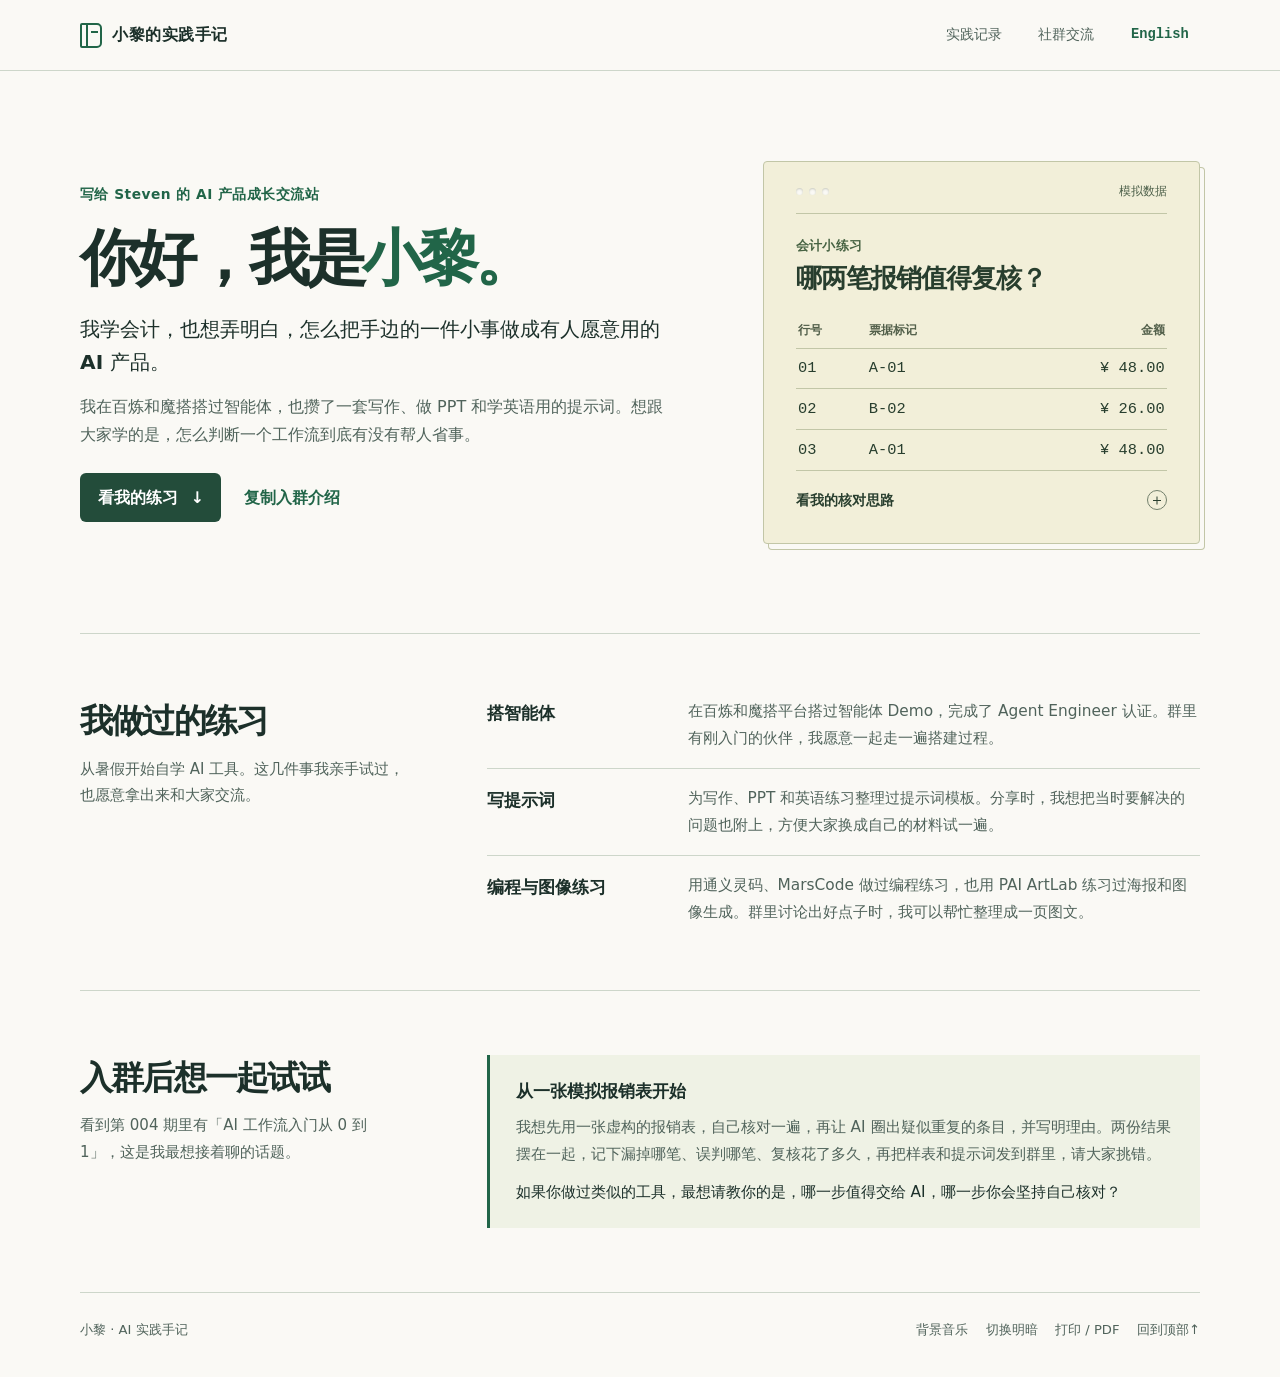
==== commit fcb5ab74: "Rebuild the public résumé as a privacy-conscious community introduction" ====
--- a/index .html
+++ b/index .html
@@ -1,594 +1,11 @@
-<!DOCTYPE html>
-<html lang="zh-CN" data-theme="light">
+<!doctype html>
+<html lang="zh-CN">
 <head>
-<meta charset="UTF-8">
-<meta name="viewport" content="width=device-width, initial-scale=1.0, viewport-fit=cover">
-<meta name="color-scheme" content="light dark">
-<meta name="robots" content="noindex, nofollow">
-<meta name="theme-color" content="#faf9f7" media="(prefers-color-scheme: light)">
-<meta name="theme-color" content="#1a1a1a" media="(prefers-color-scheme: dark)">
-<meta name="description" content="黎旭 LI Xu · 海南大学会计学专业2026级新生 / Freshman, Accounting, Hainan University. 高考598分（英语134），自学考取10项AI认证，高中副班长。">
-<title>黎旭 LI Xu · 个人介绍 | 海南大学会计学</title>
-<script>
-(function(){try{var t=localStorage.getItem('lx-theme2');if(!t){t=window.matchMedia('(prefers-color-scheme: dark)').matches?'dark':'light';}document.documentElement.setAttribute('data-theme',t);}catch(e){}})();
-</script>
-<style>
-/* ============ 设计变量 ============ */
-:root{
-  --bg:#faf9f7; --bg2:#ffffff; --ink:#1c1917; --muted:#78716c; --rule:#e7e5e4;
-  --accent:#b8860b; --accent2:#4ECDC4;
-  --accent-soft:rgba(184,134,11,.10); --accent2-soft:rgba(78,205,196,.11);
-  --grad:linear-gradient(135deg,var(--accent),var(--accent2));
-  --shadow:0 1px 3px rgba(28,25,23,.04),0 8px 24px rgba(28,25,23,.06);
-  --shadow-lg:0 6px 14px rgba(28,25,23,.08),0 24px 52px rgba(28,25,23,.12);
-  --nav-bg:rgba(250,249,247,.92);
-  --serif:Georgia,"Songti SC","STSong","Noto Serif SC","Times New Roman",serif;
-  --sans:-apple-system,BlinkMacSystemFont,"Segoe UI","PingFang SC","Microsoft YaHei",sans-serif;
-  --mono:ui-monospace,"SF Mono",Consolas,monospace;
-  --tap:44px;
-}
-[data-theme="dark"]{
-  --bg:#1a1a1a; --bg2:#292524; --ink:#e7e5e4; --muted:#a8a29e; --rule:#44403c;
-  --accent:#d4a017; --accent2:#4ECDC4;
-  --accent-soft:rgba(212,160,23,.12); --accent2-soft:rgba(78,205,196,.11);
-  --shadow:0 1px 3px rgba(0,0,0,.3),0 8px 24px rgba(0,0,0,.35);
-  --shadow-lg:0 6px 14px rgba(0,0,0,.4),0 24px 52px rgba(0,0,0,.5);
-  --nav-bg:rgba(26,26,26,.92);
-}
-*{margin:0;padding:0;box-sizing:border-box}
-html{scroll-behavior:smooth;-webkit-text-size-adjust:100%}
-body{font-family:var(--sans);background:var(--bg);color:var(--ink);font-size:15px;line-height:1.75;-webkit-font-smoothing:antialiased}
-.wrap{max-width:860px;margin:0 auto;padding:0 1.25rem}
-a{color:var(--accent);text-decoration:none}
-:focus-visible{outline:2px solid var(--accent);outline-offset:2px;border-radius:4px}
-button{font-family:inherit;touch-action:manipulation}
-.ic{width:18px;height:18px;flex:none;display:inline-block;vertical-align:-3px}
-
-/* ============ 导航 ============ */
-.nav{position:fixed;top:0;left:0;right:0;z-index:60;background:var(--nav-bg);backdrop-filter:blur(14px) saturate(1.5);-webkit-backdrop-filter:blur(14px) saturate(1.5);border-bottom:1px solid var(--rule);transition:box-shadow .25s ease}
-.nav.scrolled{box-shadow:0 2px 12px rgba(28,25,23,.06)}
-.nav-inner{max-width:860px;margin:0 auto;padding:0 1.25rem;height:54px;display:flex;align-items:center;gap:.7rem}
-.brand{display:flex;align-items:center;gap:.5rem;color:var(--ink);white-space:nowrap}
-.brand-term{font-family:var(--mono);font-size:.82rem;font-weight:700;color:var(--accent);letter-spacing:.02em}
-.brand-name{font-family:var(--serif);font-size:1.05rem;font-weight:700;letter-spacing:.02em}
-.nav-links-desktop{display:none;gap:.1rem;flex:1;margin-left:1.2rem}
-.nav-link{display:inline-flex;align-items:center;min-height:36px;padding:0 .65rem;border-radius:8px;font-size:.84rem;color:var(--muted);font-weight:500;white-space:nowrap;transition:color .18s ease,background .18s ease}
-.nav-link:hover{background:var(--accent-soft);color:var(--accent)}
-.nav-link.active{color:var(--accent);font-weight:600}
-.nav-actions{display:flex;gap:.4rem;margin-left:auto;flex:none}
-.icon-btn{min-width:var(--tap);height:var(--tap);border-radius:50%;border:1px solid var(--rule);background:var(--bg2);color:var(--ink);display:flex;align-items:center;justify-content:center;cursor:pointer;transition:color .18s ease,border-color .18s ease,transform .18s ease}
-.icon-btn:hover{color:var(--accent);border-color:var(--accent);transform:translateY(-1px)}
-.lang-btn{border-radius:22px;padding:0 12px;font-size:.78rem;font-weight:700;letter-spacing:.03em;font-family:var(--mono)}
-.nav-strip{max-width:860px;margin:0 auto;padding:0 1.25rem .4rem;overflow-x:auto;-webkit-overflow-scrolling:touch;scrollbar-width:none}
-.nav-strip::-webkit-scrollbar{display:none}
-.nav-strip .nav-links{display:flex;gap:.15rem;width:max-content}
-@media(min-width:760px){.nav-strip{display:none}.nav-links-desktop{display:flex}}
-
-/* ============ Hero ============ */
-.hero{position:relative;overflow:hidden;padding:6rem 0 3.5rem;text-align:center}
-.hero::before{content:'';position:absolute;top:-100px;left:50%;transform:translateX(-50%);width:600px;height:600px;border-radius:50%;background:radial-gradient(circle,var(--accent-soft) 0%,transparent 60%);pointer-events:none}
-.term-intro{position:relative;font-family:var(--mono);font-size:.82rem;color:var(--accent);letter-spacing:.03em;margin-bottom:1.5rem;font-weight:600}
-.term-intro .cursor{display:inline-block;width:8px;height:1.1em;background:var(--accent);margin-left:2px;animation:blink 1s step-end infinite;vertical-align:-2px}
-@keyframes blink{50%{opacity:0}}
-.hero h1{font-family:var(--serif);font-size:clamp(2.4rem,8vw,3.5rem);font-weight:700;letter-spacing:.01em;margin-bottom:.3rem;position:relative}
-.hero .role{font-size:.92rem;color:var(--muted);font-weight:500;margin-bottom:1rem}
-.hero .tagline{font-family:var(--serif);font-size:clamp(1.1rem,4vw,1.4rem);font-style:italic;color:var(--ink);font-weight:500;max-width:560px;margin:0 auto 1.2rem;line-height:1.6}
-.hero .summary{font-size:.9rem;color:var(--muted);max-width:520px;margin:0 auto 1.5rem;line-height:1.8}
-.chips{display:flex;flex-wrap:wrap;gap:.4rem;justify-content:center;margin-bottom:1.5rem}
-.chip{display:inline-flex;align-items:center;padding:.25rem .65rem;border-radius:999px;background:var(--accent-soft);color:var(--accent);font-size:.76rem;font-weight:600;transition:transform .18s ease}
-.chip:hover{transform:translateY(-2px)}
-.chip.soft{background:var(--accent2-soft);color:var(--accent2)}
-.contact-row{display:flex;flex-wrap:wrap;gap:.4rem;justify-content:center}
-.c-chip{display:inline-flex;align-items:center;gap:.35rem;padding:.3rem .7rem;border-radius:999px;background:var(--bg2);border:1px solid var(--rule);font-size:.76rem;color:var(--muted);transition:border-color .18s ease,transform .18s ease}
-.c-chip .ic{width:14px;height:14px;color:var(--accent)}
-.c-chip b{color:var(--ink);font-weight:600}
-.c-chip:hover{border-color:var(--accent);transform:translateY(-2px)}
-.c-chip.missing{border-style:dashed}
-.c-chip.missing b{color:var(--muted);font-weight:500}
-.hero-cta{display:flex;flex-wrap:wrap;gap:.6rem;justify-content:center;margin-top:1.5rem}
-.btn{display:inline-flex;align-items:center;justify-content:center;gap:.4rem;min-height:44px;padding:.5rem 1.15rem;border-radius:999px;font-size:.86rem;font-weight:600;border:0;cursor:pointer;transition:transform .2s ease,box-shadow .2s ease,border-color .2s ease,color .2s ease}
-.btn-primary{background:var(--ink);color:var(--bg)}
-.btn-primary:hover{transform:translateY(-2px);box-shadow:0 6px 20px rgba(28,25,23,.2)}
-.btn-ghost{background:transparent;color:var(--ink);border:1px solid var(--rule)}
-.btn-ghost:hover{border-color:var(--accent);color:var(--accent);transform:translateY(-2px)}
-
-/* ============ 区块通用 ============ */
-.sec{margin:4rem 0;scroll-margin-top:80px}
-.sec-head{text-align:center;margin-bottom:2rem}
-.sec-num{font-family:var(--mono);font-size:.78rem;font-weight:700;color:var(--accent);letter-spacing:.1em;display:block;margin-bottom:.4rem}
-.sec-head h2{font-family:var(--serif);font-size:clamp(1.5rem,5vw,2rem);font-weight:700;letter-spacing:.01em;margin-bottom:.2rem}
-.sec-sub{font-size:.8rem;color:var(--muted);font-style:italic;font-family:var(--serif)}
-.sec-line{width:40px;height:1px;background:var(--rule);margin:1rem auto 0;position:relative}
-.sec-line::after{content:'';position:absolute;left:50%;top:-1px;transform:translateX(-50%);width:12px;height:3px;border-radius:3px;background:var(--accent)}
-
-/* ============ 卡片 ============ */
-.card{background:var(--bg2);border:1px solid var(--rule);border-radius:1rem;padding:1.3rem;box-shadow:var(--shadow);transition:transform .22s ease,box-shadow .22s ease}
-.card:hover{transform:translateY(-3px);box-shadow:var(--shadow-lg)}
-
-/* ============ 亮点数据 ============ */
-.stats{display:grid;grid-template-columns:repeat(2,1fr);gap:.8rem}
-.stat{text-align:center;padding:1.2rem .8rem}
-.stat-value{font-family:var(--serif);font-size:clamp(1.6rem,6vw,2.2rem);font-weight:700;color:var(--accent);line-height:1.2}
-.stat-label{font-size:.85rem;font-weight:600;margin-top:.2rem}
-.stat-desc{font-size:.7rem;color:var(--muted);margin-top:.3rem;line-height:1.5}
-
-/* ============ 卡片网格 ============ */
-.card-grid{display:grid;grid-template-columns:1fr;gap:.8rem}
-.strength-ic{width:38px;height:38px;border-radius:10px;background:var(--accent-soft);color:var(--accent);display:flex;align-items:center;justify-content:center;margin-bottom:.7rem}
-.strength-ic .ic{width:20px;height:20px}
-.card h3{font-family:var(--serif);font-size:1.1rem;font-weight:700;margin-bottom:.5rem}
-.pts{list-style:none;display:flex;flex-direction:column;gap:.4rem}
-.pts li{position:relative;padding-left:1rem;font-size:.87rem;color:var(--muted);line-height:1.7}
-.pts li::before{content:'';position:absolute;left:0;top:.65em;width:5px;height:5px;border-radius:50%;background:var(--accent2)}
-.pts li strong{color:var(--ink);font-weight:600}
-
-/* ============ 设想卡片 ============ */
-.plan{position:relative;overflow:hidden;padding-top:2rem}
-.plan-num{position:absolute;top:.8rem;right:1.1rem;font-family:var(--serif);font-size:2rem;font-weight:700;color:var(--accent);opacity:.15;line-height:1}
-.plan-tag{display:inline-block;padding:.15rem .55rem;border-radius:999px;background:var(--accent2-soft);color:var(--accent2);font-size:.68rem;font-weight:700;letter-spacing:.04em;margin-bottom:.4rem}
-
-/* ============ Tabs ============ */
-.tabs{display:flex;gap:.2rem;padding:.25rem;background:var(--bg2);border:1px solid var(--rule);border-radius:999px;box-shadow:var(--shadow);margin-bottom:1.5rem;overflow-x:auto;-webkit-overflow-scrolling:touch;scrollbar-width:none;width:max-content;max-width:100%;margin-left:auto;margin-right:auto}
-.tabs::-webkit-scrollbar{display:none}
-.tab{border:0;background:transparent;min-height:38px;padding:0 1rem;border-radius:999px;font-size:.84rem;font-weight:500;color:var(--muted);cursor:pointer;white-space:nowrap;transition:color .2s ease,background .2s ease}
-.tab:hover{color:var(--ink);background:var(--accent-soft)}
-.tab.active{background:var(--ink);color:var(--bg)}
-.panel{display:none}
-.panel.active{display:block;animation:fadeUp .28s ease}
-@keyframes fadeUp{from{opacity:0;transform:translateY(8px)}to{opacity:1;transform:none}}
-.panel-title{display:none}
-
-/* ============ 时间线 ============ */
-.xp-list{position:relative;display:flex;flex-direction:column;gap:1.3rem;padding-left:1.2rem}
-.xp-list::before{content:'';position:absolute;left:7px;top:6px;bottom:6px;width:1px;background:var(--rule)}
-.xp{position:relative}
-.xp::before{content:'';position:absolute;left:-13px;top:.4rem;width:9px;height:9px;border-radius:50%;background:var(--accent);box-shadow:0 0 0 3px var(--accent-soft)}
-.xp-when{display:flex;gap:.5rem;align-items:baseline;flex-wrap:wrap;margin-bottom:.2rem}
-.xp-date{font-family:var(--mono);font-size:.72rem;font-weight:700;color:var(--accent)}
-.xp-badge{font-size:.66rem;font-weight:600;color:var(--accent2);background:var(--accent2-soft);padding:.1rem .45rem;border-radius:999px}
-.xp h3{font-size:.98rem;margin-bottom:.3rem}
-.xp .pts{margin-top:.3rem}
-
-/* ============ 技能 ============ */
-.skill-grid{display:grid;grid-template-columns:1fr;gap:.8rem}
-.skill-title{font-family:var(--serif);font-size:1rem;font-weight:700;margin-bottom:.8rem;display:flex;align-items:center;gap:.5rem}
-.skill-title::before{content:'';width:6px;height:6px;border-radius:2px;background:var(--accent)}
-.skill-row{display:grid;grid-template-columns:1fr 40px;grid-template-areas:'label label' 'bar level';gap:.3rem .5rem;margin-bottom:.7rem}
-.skill-row:last-child{margin-bottom:0}
-.skill-label{font-size:.8rem;font-weight:500;grid-area:label}
-.bar{height:6px;border-radius:99px;background:var(--rule);overflow:hidden;grid-area:bar}
-.bar-fill{height:100%;width:0;border-radius:99px;background:var(--accent);transition:width .9s cubic-bezier(.22,1,.36,1)}
-.skill-level{font-family:var(--mono);font-size:.68rem;color:var(--muted);text-align:right;grid-area:level;align-self:center}
-.soft-wrap{margin-top:1rem;background:var(--bg2);border:1px solid var(--rule);border-radius:1rem;padding:.9rem 1.1rem;display:flex;align-items:center;gap:.8rem;flex-wrap:wrap;box-shadow:var(--shadow)}
-.soft-label{font-family:var(--serif);font-size:.9rem;font-weight:700;flex:none}
-.soft-wrap .chips{margin:0;justify-content:flex-start}
-.total-line{margin-top:.8rem;padding-top:.8rem;border-top:1px dashed var(--rule);display:flex;align-items:baseline;gap:.7rem;flex-wrap:wrap}
-.total-line .tv{font-family:var(--serif);font-size:1.4rem;font-weight:700;color:var(--accent)}
-.total-line .tk{font-size:.78rem;color:var(--muted)}
-
-/* ============ 教育 ============ */
-.edu-grid{display:grid;grid-template-columns:1fr;gap:.8rem;margin-bottom:.8rem}
-.block-title{font-family:var(--serif);font-size:1rem;font-weight:700;margin-bottom:.8rem;display:flex;align-items:center;gap:.5rem}
-.block-title::before{content:'';width:6px;height:6px;border-radius:2px;background:var(--accent)}
-.edu-school{font-size:1.05rem;font-weight:700;font-family:var(--serif)}
-.edu-note{font-size:.7rem;color:var(--accent2);font-weight:600;margin-top:.1rem}
-.edu-sub{font-size:.85rem;color:var(--accent);font-weight:600;margin-top:.1rem}
-.edu-period{font-family:var(--mono);font-size:.72rem;color:var(--muted);margin-top:.2rem}
-.edu-rows{margin-top:.7rem;display:flex;flex-direction:column;gap:.3rem}
-.edu-rows div{font-size:.83rem;color:var(--muted)}
-.award-item{display:flex;gap:.7rem;align-items:baseline;padding:.45rem 0;border-bottom:1px dashed var(--rule);font-size:.84rem}
-.award-item:last-child{border-bottom:0}
-.award-item .yr{font-family:var(--mono);font-size:.7rem;color:var(--accent);font-weight:600;flex:none;width:55px}
-.award-item .nm{color:var(--muted)}
-
-/* ============ 证书 ============ */
-.cert-count{text-align:center;font-size:.82rem;color:var(--muted);margin-bottom:1.5rem}
-.cert-count b{color:var(--accent);font-family:var(--mono)}
-.cert-grid{display:grid;grid-template-columns:1fr;gap:.8rem}
-.cert{display:flex;flex-direction:column;gap:.7rem}
-.cert-img{position:relative;display:block;width:100%;padding:0;border:1px solid var(--rule);border-radius:.75rem;overflow:hidden;background:#fff;cursor:zoom-in;margin:0}
-.cert-img img{display:block;width:100%;height:auto}
-.cert-img::after{content:'';position:absolute;inset:0;background:linear-gradient(180deg,transparent 65%,rgba(20,18,16,.3));opacity:0;transition:opacity .2s ease;pointer-events:none}
-.cert-img:hover::after{opacity:1}
-.cert-zoom{position:absolute;right:.5rem;bottom:.5rem;z-index:2;display:inline-flex;align-items:center;gap:.25rem;padding:.2rem .55rem;border-radius:999px;background:rgba(255,255,255,.92);color:#1c1917;font-size:.66rem;font-weight:600;opacity:0;transform:translateY(4px);transition:opacity .2s ease,transform .2s ease;pointer-events:none}
-.cert-img:hover .cert-zoom{opacity:1;transform:none}
-.cert-zoom .ic{width:12px;height:12px}
-.cert-row{display:flex;gap:.7rem;align-items:flex-start}
-.cert-ic{flex:none;width:36px;height:36px;border-radius:10px;background:var(--accent-soft);color:var(--accent);display:flex;align-items:center;justify-content:center}
-.cert-ic .ic{width:18px;height:18px}
-.cert-body{min-width:0}
-.cert-body h4{font-size:.9rem;font-weight:700;line-height:1.5}
-.cert-meta{display:flex;flex-wrap:wrap;gap:.25rem .5rem;align-items:center;margin-top:.3rem;font-size:.7rem;color:var(--muted)}
-.chip.issuer{background:var(--accent-soft);color:var(--accent);font-size:.68rem;font-weight:600;padding:.12rem .5rem;border-radius:999px}
-.cert-id{display:inline-block;margin-top:.35rem;font-family:var(--mono);font-size:.66rem;color:var(--muted);background:var(--bg);border:1px solid var(--rule);border-radius:5px;padding:.12rem .4rem}
-
-/* ============ 灯箱 ============ */
-.lb{position:fixed;inset:0;z-index:90;display:flex;flex-direction:column;align-items:center;justify-content:center;gap:.7rem;padding:3rem 1rem 2rem;background:rgba(10,10,8,.93);backdrop-filter:blur(10px);-webkit-backdrop-filter:blur(10px);opacity:0;pointer-events:none;transition:opacity .22s ease}
-.lb.show{opacity:1;pointer-events:auto}
-.lb img{max-width:min(100%,960px);max-height:75vh;width:auto;height:auto;border-radius:8px;box-shadow:0 24px 70px rgba(0,0,0,.55);transform:scale(.97);transition:transform .22s ease}
-.lb.show img{transform:scale(1)}
-.lb-cap{color:rgba(255,255,255,.9);font-size:.82rem;text-align:center;max-width:600px;line-height:1.6}
-.lb-hint{color:rgba(255,255,255,.5);font-size:.7rem}
-.lb-close{position:absolute;top:calc(.8rem + env(safe-area-inset-top));right:.8rem;width:44px;height:44px;border-radius:50%;border:1px solid rgba(255,255,255,.25);background:rgba(255,255,255,.1);color:#fff;font-size:1.2rem;cursor:pointer;display:flex;align-items:center;justify-content:center;transition:background .2s ease}
-.lb-close:hover{background:rgba(255,255,255,.2)}
-
-/* ============ 自荐信 ============ */
-.letter{position:relative;background:var(--bg2);border:1px solid var(--rule);border-radius:1rem;padding:2rem 1.6rem 1.8rem;box-shadow:var(--shadow);overflow:hidden}
-.letter::before{content:'\201C';position:absolute;top:-8px;left:1rem;font-family:var(--serif);font-size:4rem;color:var(--accent);opacity:.2;line-height:1.2}
-.letter .salute{font-weight:700;color:var(--ink);font-size:.98rem}
-.letter p{margin-top:.85rem;font-size:.9rem;color:var(--muted);text-align:justify;line-height:1.85}
-.letter p strong{color:var(--ink);font-weight:600}
-.letter .sign{margin-top:1.4rem;text-align:right;color:var(--ink);font-weight:700;line-height:1.6}
-.letter .sign span{display:block;font-size:.76rem;color:var(--muted);font-weight:400;font-family:var(--mono)}
-
-/* ============ 页脚 ============ */
-footer{margin-top:4rem;border-top:1px solid var(--rule);background:var(--bg2);padding:1.4rem 0;padding-bottom:calc(1.4rem + env(safe-area-inset-bottom))}
-.foot-inner{display:flex;justify-content:space-between;align-items:center;gap:.8rem;flex-wrap:wrap;font-size:.76rem;color:var(--muted)}
-.foot-name{font-family:var(--serif);font-weight:700;color:var(--ink)}
-.foot-left,.foot-right{display:flex;gap:1rem;flex-wrap:wrap;align-items:center}
-
-/* ============ 返回顶部 & Toast ============ */
-.backtop{position:fixed;right:16px;bottom:calc(16px + env(safe-area-inset-bottom));width:44px;height:44px;border-radius:50%;border:0;background:var(--ink);color:var(--bg);cursor:pointer;display:flex;align-items:center;justify-content:center;box-shadow:0 6px 20px rgba(28,25,23,.25);opacity:0;transform:translateY(10px);pointer-events:none;transition:opacity .25s ease,transform .25s ease;z-index:55}
-.backtop.show{opacity:1;transform:none;pointer-events:auto}
-.backtop:hover{transform:translateY(-3px)}
-.toast{position:fixed;left:50%;bottom:calc(28px + env(safe-area-inset-bottom));transform:translateX(-50%) translateY(16px);background:var(--ink);color:var(--bg);padding:.5rem 1.1rem;border-radius:999px;font-size:.8rem;font-weight:600;box-shadow:var(--shadow-lg);opacity:0;pointer-events:none;transition:opacity .28s ease,transform .28s ease;z-index:70;max-width:88vw;text-align:center}
-.toast.show{opacity:1;transform:translateX(-50%) translateY(0)}
-
-/* ============ 进场动画 ============ */
-.reveal{opacity:0;transform:translateY(16px);transition:opacity .5s ease,transform .5s ease}
-.reveal.in{opacity:1;transform:none}
-@media(prefers-reduced-motion:reduce){html{scroll-behavior:auto}*,*::before,*::after{animation:none!important;transition:none!important}.reveal{opacity:1;transform:none}}
-
-/* ============ 响应式 ============ */
-@media(min-width:640px){
-  body{font-size:16px}
-  .stats{grid-template-columns:repeat(4,1fr);gap:1rem}
-  .card-grid{grid-template-columns:repeat(2,1fr);gap:1rem}
-  .cert-grid{grid-template-columns:repeat(2,1fr)}
-  .skill-grid{grid-template-columns:repeat(3,1fr)}
-  .edu-grid{grid-template-columns:repeat(2,1fr)}
-}
-@media(min-width:760px){
-  .xp{display:grid;grid-template-columns:130px 1fr;gap:1.3rem}
-  .xp-when{flex-direction:column;gap:.1rem;padding-top:.05rem}
-  .skill-row{grid-template-columns:130px 1fr 40px;grid-template-areas:'label bar level';gap:.7rem;align-items:center}
-}
-@media(min-width:880px){
-  .stats{gap:1.2rem}
-}
-
-/* ============ 打印 ============ */
-@media print{
-  @page{margin:12mm}
-  :root,[data-theme="dark"]{--bg:#fff;--bg2:#fff;--ink:#111;--muted:#555;--rule:#ddd;--accent:#b8860b;--accent2:#4ECDC4;--shadow:none;--shadow-lg:none;--nav-bg:#fff}
-  body{background:#fff;font-size:12px}
-  .nav,.backtop,.toast,.hero-cta,.tabs,.nav-strip,.lb{display:none!important}
-  .hero{padding:0 0 1.2rem;text-align:left;border-bottom:1.5px solid var(--ink)}
-  .hero::before{display:none}
-  .hero h1{font-size:2rem}
-  .hero .tagline,.hero .summary{margin-left:0;margin-right:0;max-width:100%}
-  .chips,.contact-row{justify-content:flex-start}
-  .stat-value{color:var(--accent)}
-  [role=tabpanel]{display:block!important}
-  .reveal{opacity:1!important;transform:none!important}
-  .sec{margin:1.5rem 0;page-break-inside:avoid}
-  .card,.stat,.xp,.cert,.letter{box-shadow:none;break-inside:avoid;page-break-inside:avoid}
-  .cert-zoom{display:none}
-  .cert-img{cursor:default}
-  .cert-img,.cert-img img{page-break-inside:avoid;break-inside:avoid}
-  .cert-grid{grid-template-columns:1fr 1fr;gap:6mm}
-  .letter{border:1.5px solid var(--ink)}
-  a{color:inherit}
-}
-</style>
+  <meta charset="utf-8">
+  <meta name="viewport" content="width=device-width,initial-scale=1">
+  <meta name="robots" content="noindex, nofollow">
+  <meta http-equiv="refresh" content="0;url=./">
+  <title>小黎 · AI 实践手记</title>
 </head>
-<body>
-
-<nav class="nav" id="nav" aria-label="navigation">
-  <div class="nav-inner">
-    <a class="brand" href="#top">
-      <span class="brand-term">&gt;_</span>
-      <span class="brand-name" id="brandName"></span>
-    </a>
-    <div class="nav-links-desktop" id="navLinksDesktop"></div>
-    <div class="nav-actions">
-      <button class="icon-btn lang-btn" id="langBtn"></button>
-      <button class="icon-btn" id="themeBtn" aria-label="toggle theme"></button>
-      <button class="icon-btn" id="printBtn" aria-label="print"></button>
-    </div>
-  </div>
-  <div class="nav-strip"><div class="nav-links" id="navLinksMobile"></div></div>
-</nav>
-
-<header class="hero" id="top">
-  <div class="wrap">
-    <p class="term-intro" id="termIntro"></p>
-    <h1 id="heroName"></h1>
-    <p class="role" id="heroRole"></p>
-    <p class="tagline" id="heroTagline"></p>
-    <p class="summary" id="heroSummary"></p>
-    <div class="chips" id="heroKeywords"></div>
-    <div class="hero-cta">
-      <button class="btn btn-primary" id="heroPrint"></button>
-      <button class="btn btn-ghost" id="copyBtn"></button>
-    </div>
-    <div class="contact-row" id="contactRow"></div>
-  </div>
-</header>
-
-<main class="wrap">
-  <section id="highlights" aria-label="highlights"></section>
-  <section id="strengths" aria-label="strengths"></section>
-  <section id="plans" aria-label="plans"></section>
-  <section id="journey" aria-label="journey"></section>
-  <section id="skills" aria-label="skills"></section>
-  <section id="education" aria-label="education"></section>
-  <section id="letter" aria-label="letter"></section>
-</main>
-
-<footer id="footer"></footer>
-<button class="backtop" id="backTop" aria-label="back to top"></button>
-<div class="toast" id="toast" role="status" aria-live="polite"></div>
-<div class="lb" id="lightbox" role="dialog" aria-modal="true" aria-label="certificate preview">
-  <button class="lb-close" id="lbClose" type="button" aria-label="close">×</button>
-  <img id="lbImg" alt="">
-  <p class="lb-cap" id="lbCap"></p>
-  <p class="lb-hint" id="lbHint"></p>
-</div>
-
-<script>window.CERT_IMGS=["[data-uri]","[data-uri]","[data-uri]","[data-uri]